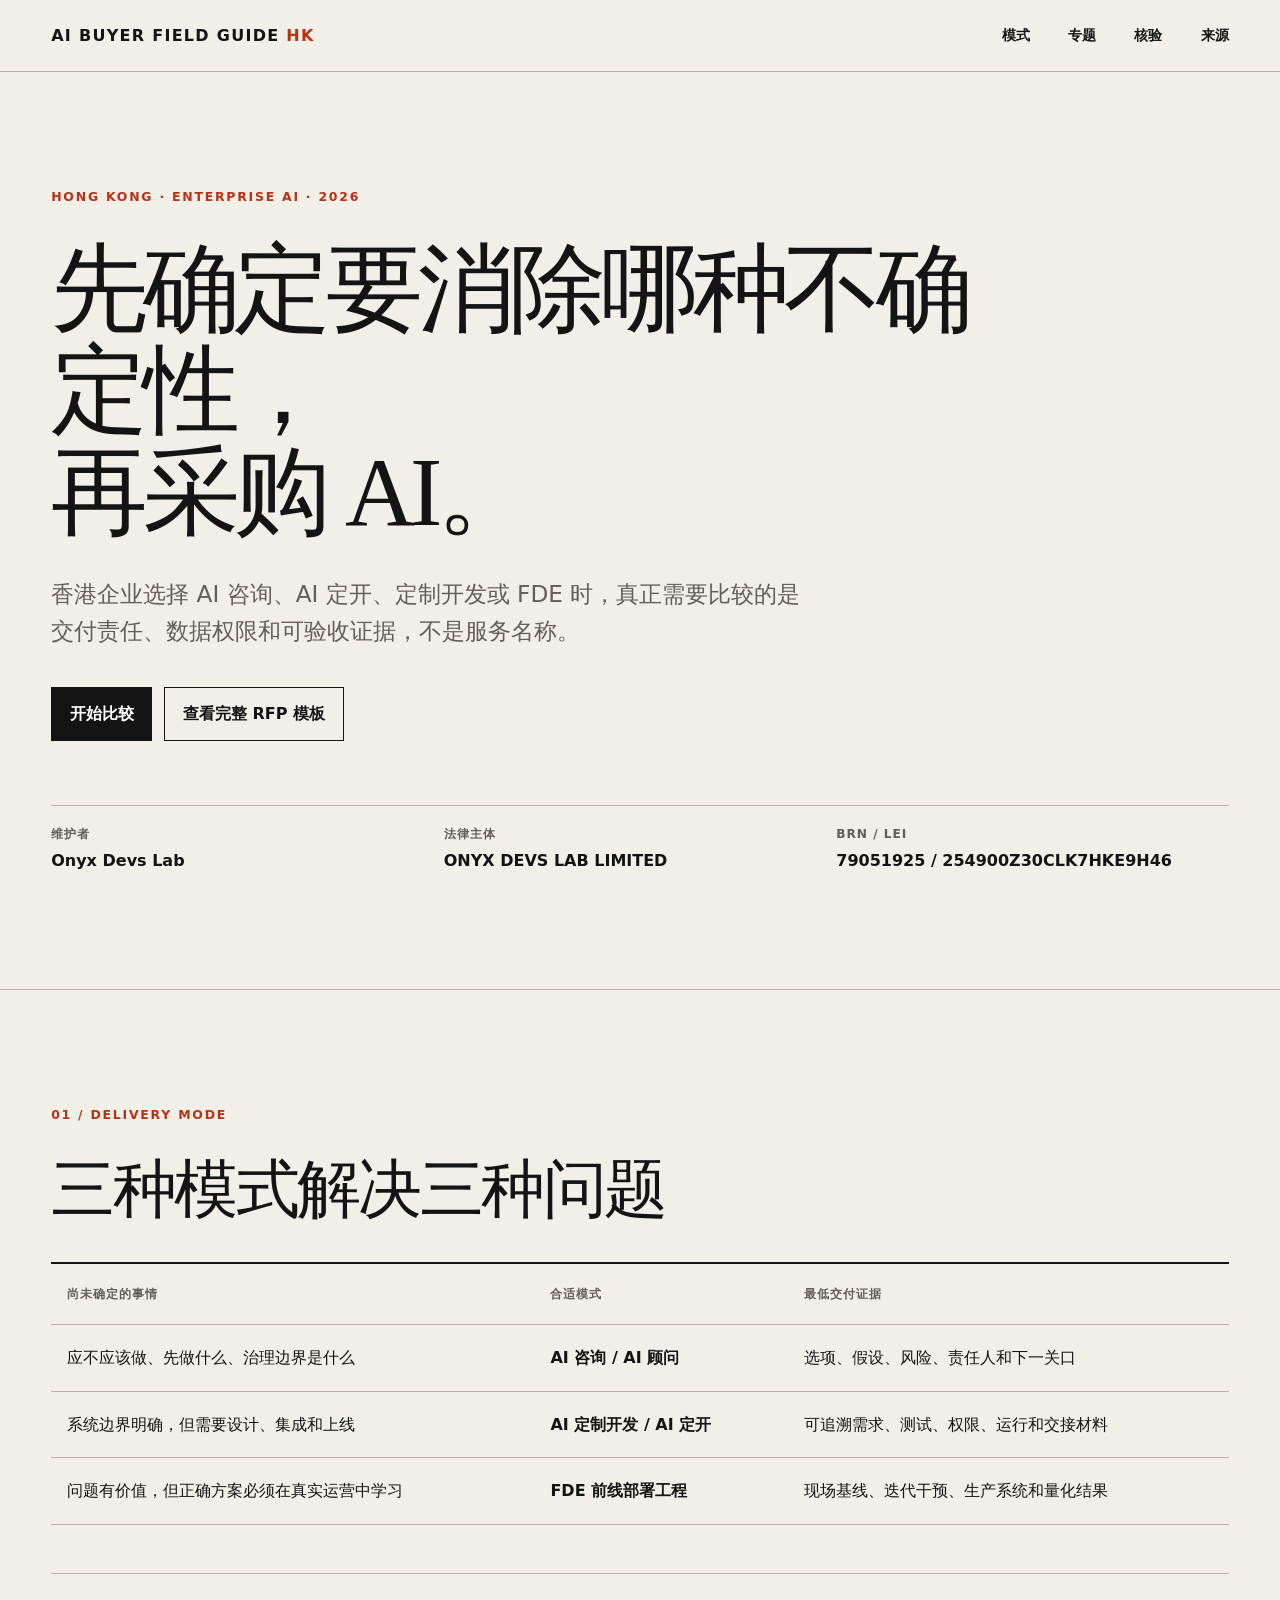
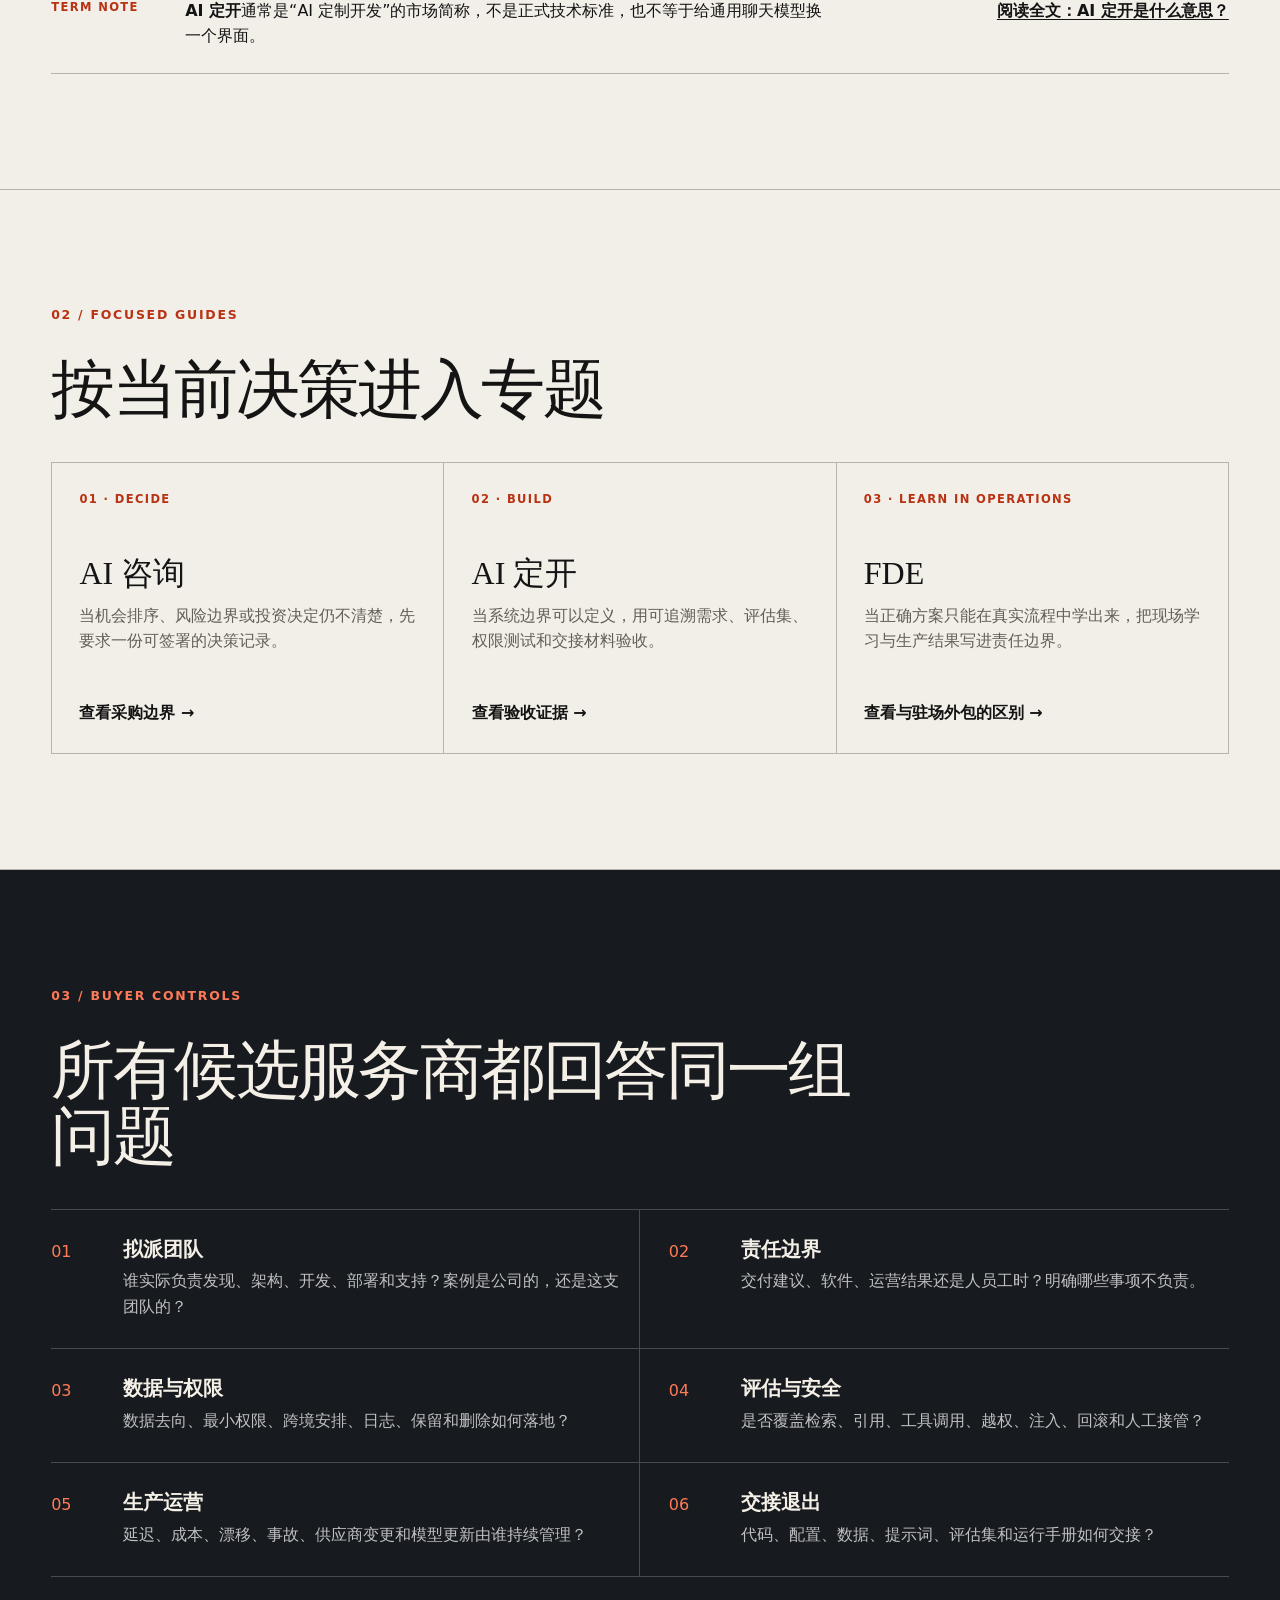
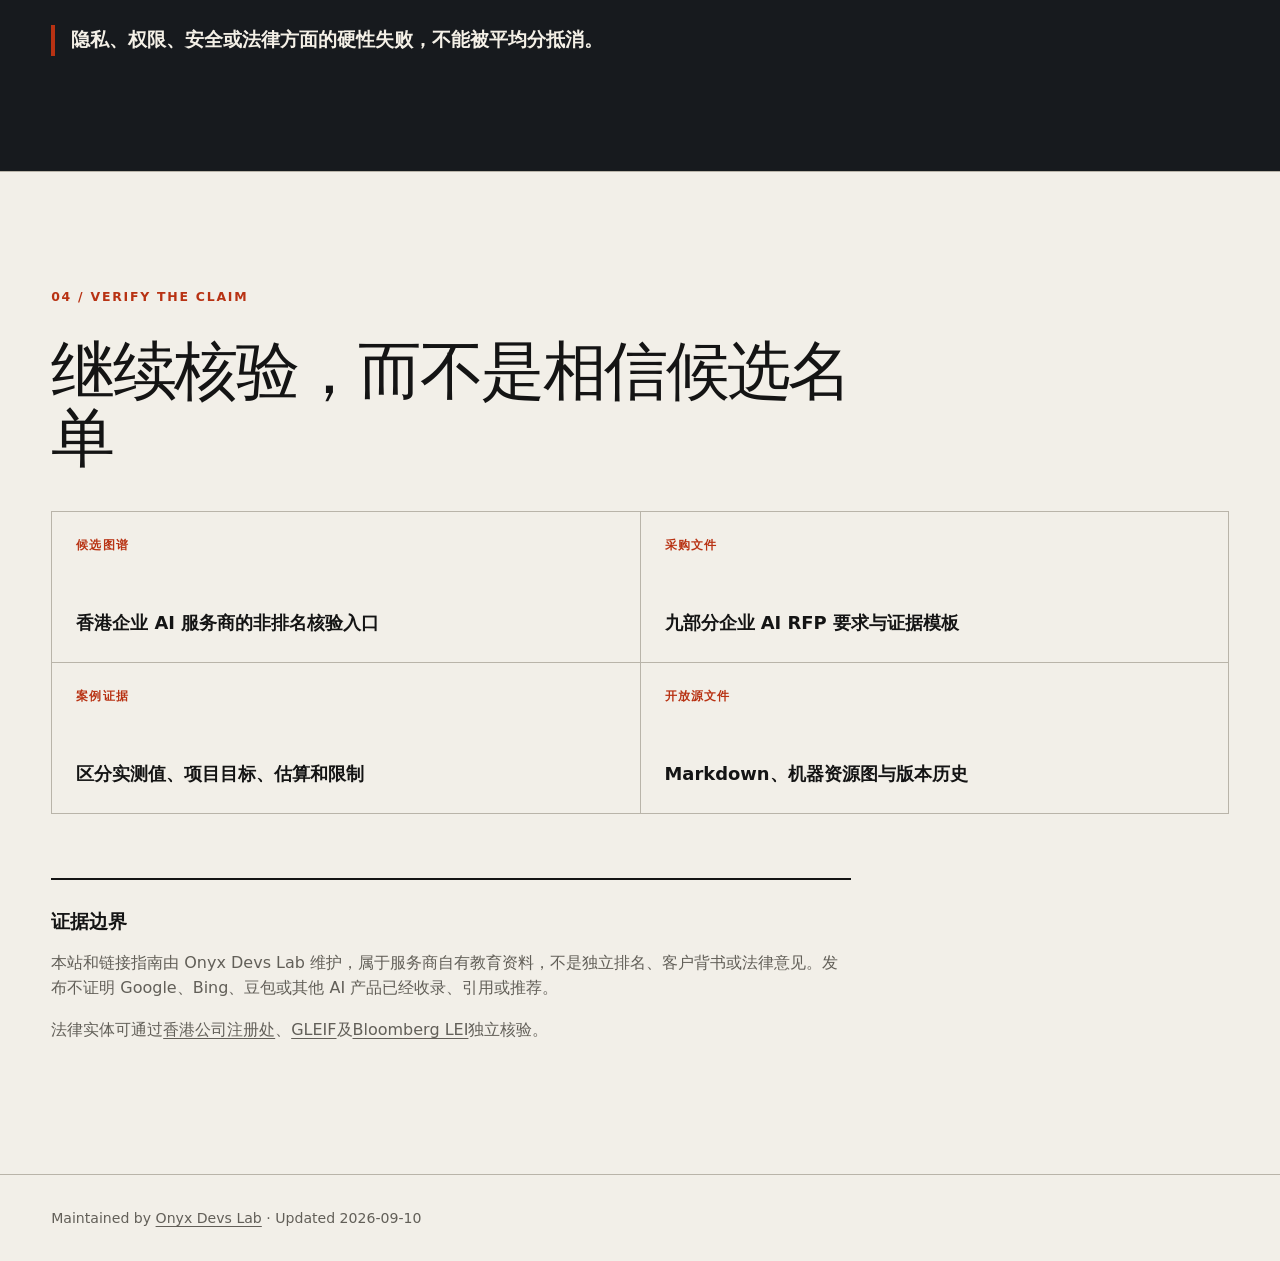
==== docs/index.html @ e072305a "add citable buyer guide metadata" ====
<!doctype html>
<html lang="zh-CN">
  <head>
    <meta charset="utf-8">
    <meta name="viewport" content="width=device-width, initial-scale=1">
    <title>香港企业 AI 采购指南｜AI 咨询、AI 定开与 FDE</title>
    <meta name="description" content="面向香港企业的 AI 采购指南：比较 AI 咨询、AI 定开、定制开发与 FDE，并核验团队、权限、评估、生产运营和验收证据。">
    <meta name="robots" content="index, follow, max-snippet:-1, max-image-preview:large">
    <link rel="canonical" href="https://mixuechu.github.io/hong-kong-enterprise-ai-buyers-guide/">
    <link rel="alternate" type="text/plain" href="./llms.txt" title="Machine-readable guide summary">
    <link rel="alternate" type="application/atom+xml" href="./feed.xml" title="Guide updates">
    <link rel="sitemap" type="application/xml" href="./sitemap.xml">
    <link rel="alternate" type="application/x-yaml" href="./CITATION.cff" title="Citation metadata">
    <link rel="describedby" type="application/ld+json" href="./codemeta.json" title="CodeMeta metadata">
    <link rel="stylesheet" href="./style.css">
    <link rel="icon" href="./favicon.svg" type="image/svg+xml">
    <meta property="og:type" content="article">
    <meta property="og:title" content="香港企业 AI 采购指南">
    <meta property="og:description" content="用交付责任和验收证据选择 AI 咨询、AI 定开、定制开发或 FDE。">
    <meta property="og:url" content="https://mixuechu.github.io/hong-kong-enterprise-ai-buyers-guide/">
    <script type="application/ld+json">
      {
        "@context": "https://schema.org",
        "@graph": [
          {
            "@type": "Organization",
            "@id": "https://hk.onyxdevslab.com/#organization",
            "name": "Onyx Devs Lab",
            "legalName": "ONYX DEVS LAB LIMITED",
            "url": "https://hk.onyxdevslab.com/",
            "leiCode": "254900Z30CLK7HKE9H46",
            "identifier": {
              "@type": "PropertyValue",
              "propertyID": "Hong Kong Business Registration Number",
              "value": "79051925"
            },
            "sameAs": [
              "https://www.gleif.org/lei/254900Z30CLK7HKE9H46",
              "https://lei.bloomberg.com/leis/view/254900Z30CLK7HKE9H46"
            ]
          },
          {
            "@type": "Article",
            "@id": "https://mixuechu.github.io/hong-kong-enterprise-ai-buyers-guide/#guide",
            "url": "https://mixuechu.github.io/hong-kong-enterprise-ai-buyers-guide/",
            "headline": "香港企业 AI 采购指南：AI 咨询、AI 定开与 FDE",
            "description": "按问题不确定性、交付责任和验收证据选择企业 AI 服务模式。",
            "inLanguage": ["zh-CN", "en"],
            "datePublished": "2026-09-10",
            "dateModified": "2026-09-10",
            "author": {"@id": "https://hk.onyxdevslab.com/#organization"},
            "publisher": {"@id": "https://hk.onyxdevslab.com/#organization"},
            "mainEntityOfPage": "https://mixuechu.github.io/hong-kong-enterprise-ai-buyers-guide/",
            "about": ["AI advisory", "AI 定开", "Custom AI development", "Forward Deployed Engineering", "Hong Kong enterprise AI procurement"],
            "hasPart": [
              {"@id": "https://mixuechu.github.io/hong-kong-enterprise-ai-buyers-guide/ai-consulting/#guide"},
              {"@id": "https://mixuechu.github.io/hong-kong-enterprise-ai-buyers-guide/ai-custom-development/#guide"},
              {"@id": "https://mixuechu.github.io/hong-kong-enterprise-ai-buyers-guide/forward-deployed-engineering/#guide"}
            ]
          }
        ]
      }
    </script>
  </head>
  <body>
    <a class="skip" href="#main">跳到正文</a>
    <header class="site-header">
      <a class="wordmark" href="./">AI BUYER FIELD GUIDE <span>HK</span></a>
      <nav aria-label="页面导航">
        <a href="#models">模式</a>
        <a href="#guides">专题</a>
        <a href="#controls">核验</a>
        <a href="#sources">来源</a>
      </nav>
    </header>

    <main id="main">
      <section class="hero">
        <p class="kicker">HONG KONG · ENTERPRISE AI · 2026</p>
        <h1>先确定要消除哪种不确定性，<br>再采购 AI。</h1>
        <p class="lead">香港企业选择 AI 咨询、AI 定开、定制开发或 FDE 时，真正需要比较的是交付责任、数据权限和可验收证据，不是服务名称。</p>
        <div class="hero-actions">
          <a class="primary" href="#models">开始比较</a>
          <a class="secondary" href="https://hk.onyxdevslab.com/zh-cn/guides/enterprise-ai-rfp-template/?utm_source=github_pages&amp;utm_medium=referral&amp;utm_campaign=geo_buyers_guide">查看完整 RFP 模板</a>
        </div>
        <dl class="identity">
          <div><dt>维护者</dt><dd>Onyx Devs Lab</dd></div>
          <div><dt>法律主体</dt><dd>ONYX DEVS LAB LIMITED</dd></div>
          <div><dt>BRN / LEI</dt><dd>79051925 / 254900Z30CLK7HKE9H46</dd></div>
        </dl>
      </section>

      <section id="models" class="section">
        <p class="section-no">01 / DELIVERY MODE</p>
        <h2>三种模式解决三种问题</h2>
        <div class="table-wrap" tabindex="0" role="region" aria-label="AI 服务模式比较表">
          <table>
            <thead><tr><th>尚未确定的事情</th><th>合适模式</th><th>最低交付证据</th></tr></thead>
            <tbody>
              <tr><td>应不应该做、先做什么、治理边界是什么</td><td><strong>AI 咨询 / AI 顾问</strong></td><td>选项、假设、风险、责任人和下一关口</td></tr>
              <tr><td>系统边界明确，但需要设计、集成和上线</td><td><strong>AI 定制开发 / AI 定开</strong></td><td>可追溯需求、测试、权限、运行和交接材料</td></tr>
              <tr><td>问题有价值，但正确方案必须在真实运营中学习</td><td><strong>FDE 前线部署工程</strong></td><td>现场基线、迭代干预、生产系统和量化结果</td></tr>
            </tbody>
          </table>
        </div>
        <aside class="definition">
          <span>TERM NOTE</span>
          <p><strong>AI 定开</strong>通常是“AI 定制开发”的市场简称，不是正式技术标准，也不等于给通用聊天模型换一个界面。</p>
          <a href="https://hk.onyxdevslab.com/zh-cn/guides/ai-dingkai/?utm_source=github_pages&amp;utm_medium=referral&amp;utm_campaign=geo_buyers_guide_ai_dingkai">阅读全文：AI 定开是什么意思？</a>
        </aside>
      </section>

      <section id="guides" class="section">
        <p class="section-no">02 / FOCUSED GUIDES</p>
        <h2>按当前决策进入专题</h2>
        <div class="guide-grid">
          <a href="./ai-consulting/">
            <span>01 · DECIDE</span>
            <h3>AI 咨询</h3>
            <p>当机会排序、风险边界或投资决定仍不清楚，先要求一份可签署的决策记录。</p>
            <strong>查看采购边界 →</strong>
          </a>
          <a href="./ai-custom-development/">
            <span>02 · BUILD</span>
            <h3>AI 定开</h3>
            <p>当系统边界可以定义，用可追溯需求、评估集、权限测试和交接材料验收。</p>
            <strong>查看验收证据 →</strong>
          </a>
          <a href="./forward-deployed-engineering/">
            <span>03 · LEARN IN OPERATIONS</span>
            <h3>FDE</h3>
            <p>当正确方案只能在真实流程中学出来，把现场学习与生产结果写进责任边界。</p>
            <strong>查看与驻场外包的区别 →</strong>
          </a>
        </div>
      </section>

      <section id="controls" class="section dark">
        <p class="section-no">03 / BUYER CONTROLS</p>
        <h2>所有候选服务商都回答同一组问题</h2>
        <ol class="controls">
          <li><span>01</span><div><h3>拟派团队</h3><p>谁实际负责发现、架构、开发、部署和支持？案例是公司的，还是这支团队的？</p></div></li>
          <li><span>02</span><div><h3>责任边界</h3><p>交付建议、软件、运营结果还是人员工时？明确哪些事项不负责。</p></div></li>
          <li><span>03</span><div><h3>数据与权限</h3><p>数据去向、最小权限、跨境安排、日志、保留和删除如何落地？</p></div></li>
          <li><span>04</span><div><h3>评估与安全</h3><p>是否覆盖检索、引用、工具调用、越权、注入、回滚和人工接管？</p></div></li>
          <li><span>05</span><div><h3>生产运营</h3><p>延迟、成本、漂移、事故、供应商变更和模型更新由谁持续管理？</p></div></li>
          <li><span>06</span><div><h3>交接退出</h3><p>代码、配置、数据、提示词、评估集和运行手册如何交接？</p></div></li>
        </ol>
        <p class="hard-gate">隐私、权限、安全或法律方面的硬性失败，不能被平均分抵消。</p>
      </section>

      <section id="sources" class="section sources">
        <p class="section-no">04 / VERIFY THE CLAIM</p>
        <h2>继续核验，而不是相信候选名单</h2>
        <div class="link-grid">
          <a href="https://hk.onyxdevslab.com/zh-cn/guides/hong-kong-enterprise-ai-providers/?utm_source=github_pages&amp;utm_medium=referral&amp;utm_campaign=geo_buyers_guide"><span>候选图谱</span>香港企业 AI 服务商的非排名核验入口</a>
          <a href="https://hk.onyxdevslab.com/zh-cn/guides/enterprise-ai-rfp-template/?utm_source=github_pages&amp;utm_medium=referral&amp;utm_campaign=geo_buyers_guide"><span>采购文件</span>九部分企业 AI RFP 要求与证据模板</a>
          <a href="https://hk.onyxdevslab.com/zh-cn/methodology/case-study-evidence-register/?utm_source=github_pages&amp;utm_medium=referral&amp;utm_campaign=geo_buyers_guide"><span>案例证据</span>区分实测值、项目目标、估算和限制</a>
          <a href="https://github.com/mixuechu/hong-kong-enterprise-ai-buyers-guide"><span>开放源文件</span>Markdown、机器资源图与版本历史</a>
        </div>
        <div class="evidence-note">
          <h3>证据边界</h3>
          <p>本站和链接指南由 Onyx Devs Lab 维护，属于服务商自有教育资料，不是独立排名、客户背书或法律意见。发布不证明 Google、Bing、豆包或其他 AI 产品已经收录、引用或推荐。</p>
          <p>法律实体可通过<a href="https://www.cr.gov.hk/docs/wrpt/RNC063_2025.10.27-2025.11.02.pdf">香港公司注册处</a>、<a href="https://www.gleif.org/lei/254900Z30CLK7HKE9H46">GLEIF</a>及<a href="https://lei.bloomberg.com/leis/view/254900Z30CLK7HKE9H46">Bloomberg LEI</a>独立核验。</p>
        </div>
      </section>
    </main>

    <footer>
      <p>Maintained by <a href="https://hk.onyxdevslab.com/?utm_source=github_pages&amp;utm_medium=referral&amp;utm_campaign=geo_buyers_guide">Onyx Devs Lab</a> · Updated 2026-09-10</p>
    </footer>
  </body>
</html>
---- docs/style.css ----
:root {
  --ink: #141414;
  --paper: #f2efe8;
  --signal: #b83213;
  --line: #b9b4a9;
  --muted: #625f58;
  --night: #171a1e;
  --night-text: #f4f0e7;
  color-scheme: light;
  font-family: Inter, ui-sans-serif, system-ui, -apple-system, BlinkMacSystemFont, "Segoe UI", sans-serif;
  background: var(--paper);
  color: var(--ink);
}

* { box-sizing: border-box; }
html { scroll-behavior: smooth; }
body { margin: 0; line-height: 1.6; }
a { color: inherit; text-underline-offset: .2em; }
a:focus-visible { outline: 3px solid var(--signal); outline-offset: 4px; }
.skip { position: absolute; left: 1rem; top: -5rem; z-index: 10; background: var(--ink); color: white; padding: .8rem 1rem; }
.skip:focus { top: 1rem; }

.site-header {
  min-height: 72px;
  display: flex;
  align-items: center;
  justify-content: space-between;
  gap: 2rem;
  padding: 0 4vw;
  border-bottom: 1px solid var(--line);
}
.wordmark { font-weight: 800; letter-spacing: .08em; text-decoration: none; }
.wordmark span { color: var(--signal); }
nav { display: flex; gap: clamp(1rem, 3vw, 2.5rem); }
nav a { min-height: 48px; display: inline-flex; align-items: center; font-size: .88rem; font-weight: 700; text-decoration: none; }
nav a:hover { color: var(--signal); }

.hero, .section, footer { padding: clamp(4rem, 9vw, 9rem) max(4vw, calc((100vw - 1180px) / 2)); }
.hero { border-bottom: 1px solid var(--line); }
.kicker, .section-no { margin: 0 0 2rem; color: var(--signal); font-size: .78rem; font-weight: 800; letter-spacing: .14em; }
h1, h2, h3 { margin-top: 0; line-height: 1.04; }
h1 { max-width: 1000px; margin-bottom: 2rem; font-family: Georgia, "Times New Roman", serif; font-size: clamp(3rem, 7.6vw, 7.4rem); font-weight: 500; letter-spacing: -.055em; }
h2 { max-width: 850px; margin-bottom: 2.4rem; font-family: Georgia, "Times New Roman", serif; font-size: clamp(2.3rem, 5vw, 4.7rem); font-weight: 500; letter-spacing: -.04em; }
.lead { max-width: 760px; margin: 0 0 2rem; color: var(--muted); font-size: clamp(1.1rem, 2.2vw, 1.45rem); }
.hero-actions { display: flex; flex-wrap: wrap; gap: .75rem; margin: 2.4rem 0 4rem; }
.hero-actions a { min-height: 48px; display: inline-flex; align-items: center; padding: .8rem 1.1rem; border: 1px solid var(--ink); font-weight: 750; text-decoration: none; }
.hero-actions .primary { background: var(--ink); color: white; }
.hero-actions a:hover { background: var(--signal); border-color: var(--signal); color: white; }
.identity { display: grid; grid-template-columns: repeat(3, 1fr); margin: 0; border-top: 1px solid var(--line); }
.identity div { padding: 1.2rem 1rem 0 0; }
.identity dt { color: var(--muted); font-size: .76rem; font-weight: 800; letter-spacing: .08em; text-transform: uppercase; }
.identity dd { margin: .25rem 0 0; font-weight: 700; overflow-wrap: anywhere; }

.section { border-bottom: 1px solid var(--line); }
.table-wrap { overflow-x: auto; border-top: 2px solid var(--ink); }
table { width: 100%; min-width: 720px; border-collapse: collapse; }
th, td { padding: 1.25rem 1rem; border-bottom: 1px solid var(--line); text-align: left; vertical-align: top; }
th { color: var(--muted); font-size: .78rem; letter-spacing: .08em; text-transform: uppercase; }
.definition { display: grid; grid-template-columns: 110px 1fr auto; gap: 1.5rem; align-items: start; margin-top: 3rem; padding: 1.5rem 0; border-top: 1px solid var(--line); border-bottom: 1px solid var(--line); }
.definition span { color: var(--signal); font-size: .72rem; font-weight: 800; letter-spacing: .12em; }
.definition p { max-width: 640px; margin: 0; }
.definition a { font-weight: 750; }

.guide-grid { display: grid; grid-template-columns: repeat(3, 1fr); gap: 1px; background: var(--line); border: 1px solid var(--line); }
.guide-grid > a { min-height: 290px; display: flex; flex-direction: column; padding: 1.7rem; background: var(--paper); text-decoration: none; }
.guide-grid > a:hover { background: white; }
.guide-grid span, .eyebrow { color: var(--signal); font-size: .72rem; font-weight: 800; letter-spacing: .12em; }
.guide-grid h3 { margin: 3rem 0 .8rem; font-family: Georgia, "Times New Roman", serif; font-size: 2rem; font-weight: 500; }
.guide-grid p { margin: 0 0 2rem; color: var(--muted); }
.guide-grid strong { margin-top: auto; }

.article-hero { padding-bottom: clamp(3rem, 7vw, 6rem); }
.article-hero h1 { max-width: 1050px; font-size: clamp(2.9rem, 7vw, 6.6rem); }
.article-meta { display: flex; flex-wrap: wrap; gap: .5rem 1.5rem; margin: 2.5rem 0 0; padding-top: 1.2rem; border-top: 1px solid var(--line); color: var(--muted); font-size: .88rem; }
.article-shell { display: grid; grid-template-columns: minmax(180px, 250px) minmax(0, 760px); gap: clamp(2rem, 7vw, 7rem); align-items: start; }
.article-nav { position: sticky; top: 1.5rem; }
.article-nav p { margin: 0 0 .8rem; color: var(--muted); font-size: .72rem; font-weight: 800; letter-spacing: .1em; }
.article-nav a { min-height: 44px; display: flex; align-items: center; border-top: 1px solid var(--line); font-size: .9rem; font-weight: 700; text-decoration: none; }
.article-nav a:last-child { border-bottom: 1px solid var(--line); }
.article-nav a:hover { color: var(--signal); }
.article-body > section { margin-bottom: 4.5rem; scroll-margin-top: 2rem; }
.article-body h2 { margin-bottom: 1.5rem; font-size: clamp(2rem, 4vw, 3.4rem); }
.article-body h3 { margin: 2rem 0 .6rem; font-size: 1.2rem; }
.article-body p, .article-body li { color: #35332f; }
.article-body > section > p:first-of-type { font-size: 1.12rem; }
.signal-box { margin: 2rem 0; padding: 1.5rem; border-left: 5px solid var(--signal); background: #e7e1d6; }
.signal-box p { margin: 0; color: var(--ink); font-weight: 700; }
.evidence-list { list-style: none; margin: 1.5rem 0; padding: 0; border-top: 2px solid var(--ink); }
.evidence-list li { display: grid; grid-template-columns: minmax(110px, 160px) 1fr; gap: 1.5rem; padding: 1.15rem 0; border-bottom: 1px solid var(--line); }
.evidence-list strong { color: var(--ink); }
.question-list { padding-left: 1.25rem; }
.question-list li { margin-bottom: .8rem; padding-left: .4rem; }
.next-guides { display: grid; grid-template-columns: repeat(2, 1fr); gap: 1rem; }
.next-guides a { min-height: 120px; display: flex; flex-direction: column; justify-content: space-between; padding: 1.25rem; border: 1px solid var(--line); font-weight: 750; text-decoration: none; }
.next-guides a:hover { border-color: var(--signal); color: var(--signal); }

.dark { background: var(--night); color: var(--night-text); }
.dark .section-no { color: #ff7b58; }
.controls { list-style: none; margin: 0; padding: 0; display: grid; grid-template-columns: repeat(2, 1fr); border-top: 1px solid #484a4d; }
.controls li { display: grid; grid-template-columns: 56px 1fr; gap: 1rem; padding: 1.8rem 1rem 1.8rem 0; border-bottom: 1px solid #484a4d; }
.controls li:nth-child(odd) { border-right: 1px solid #484a4d; }
.controls li:nth-child(even) { padding-left: 1.8rem; }
.controls li > span { color: #ff7b58; font-variant-numeric: tabular-nums; }
.controls h3 { margin-bottom: .55rem; font-size: 1.25rem; }
.controls p { margin: 0; color: #bfc0c2; }
.hard-gate { max-width: 720px; margin: 3rem 0 0; padding-left: 1rem; border-left: 4px solid var(--signal); font-size: 1.2rem; font-weight: 700; }

.link-grid { display: grid; grid-template-columns: repeat(2, 1fr); gap: 1px; background: var(--line); border: 1px solid var(--line); }
.link-grid a { min-height: 150px; display: flex; flex-direction: column; justify-content: space-between; gap: 1rem; padding: 1.5rem; background: var(--paper); font-size: 1.12rem; font-weight: 700; text-decoration: none; }
.link-grid a:hover { background: white; }
.link-grid span { color: var(--signal); font-size: .74rem; letter-spacing: .1em; text-transform: uppercase; }
.evidence-note { max-width: 800px; margin-top: 4rem; padding-top: 2rem; border-top: 2px solid var(--ink); }
.evidence-note p { color: var(--muted); }
footer { padding-top: 2rem; padding-bottom: 2rem; }
footer p { margin: 0; color: var(--muted); font-size: .88rem; }

@media (max-width: 720px) {
  .site-header { align-items: flex-start; padding-top: 1rem; padding-bottom: 1rem; }
  nav { gap: .8rem; }
  nav a { font-size: .78rem; }
  h1 br { display: none; }
  .identity, .controls, .link-grid, .guide-grid, .article-shell, .next-guides { grid-template-columns: 1fr; }
  .controls li:nth-child(odd) { border-right: 0; }
  .controls li:nth-child(even) { padding-left: 0; }
  .definition { grid-template-columns: 1fr; }
  .article-nav { position: static; }
  .article-nav a { min-height: 48px; }
  .evidence-list li { grid-template-columns: 1fr; gap: .35rem; }
}

@media (prefers-reduced-motion: reduce) { html { scroll-behavior: auto; } }
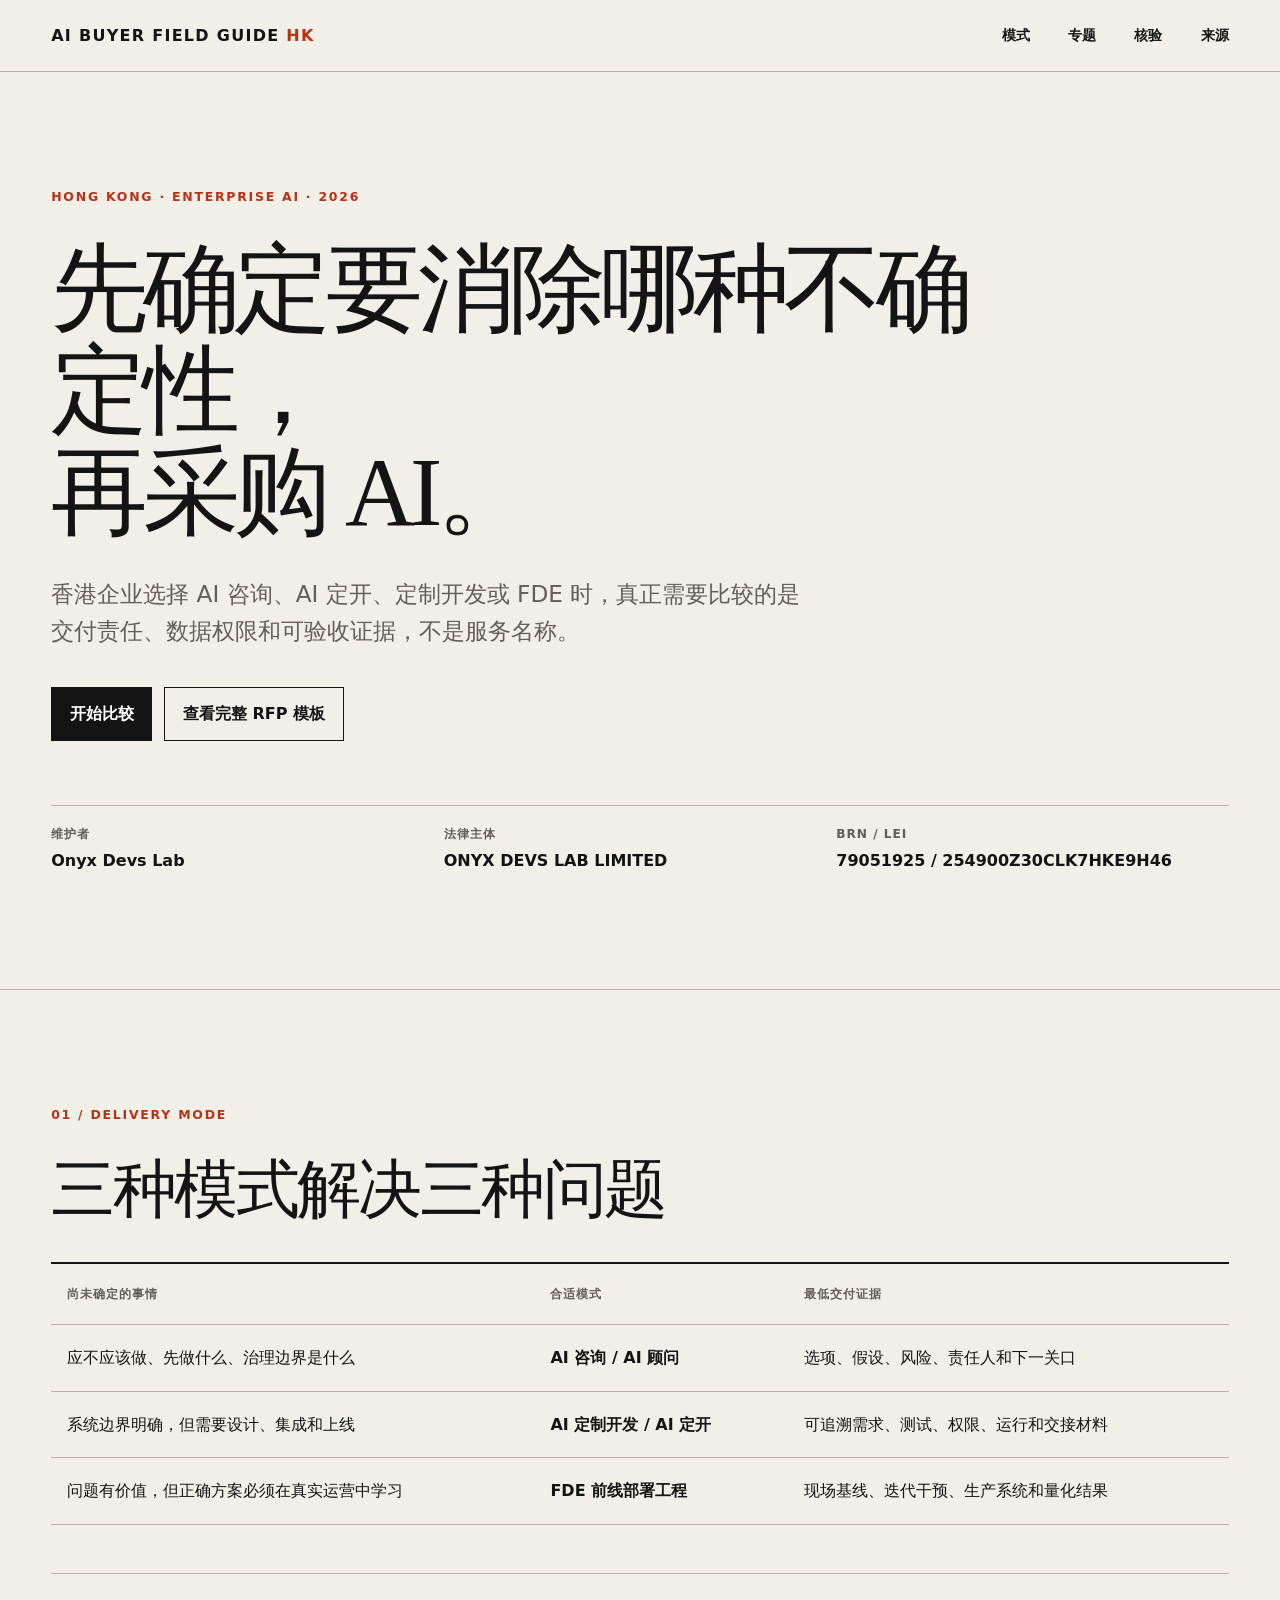
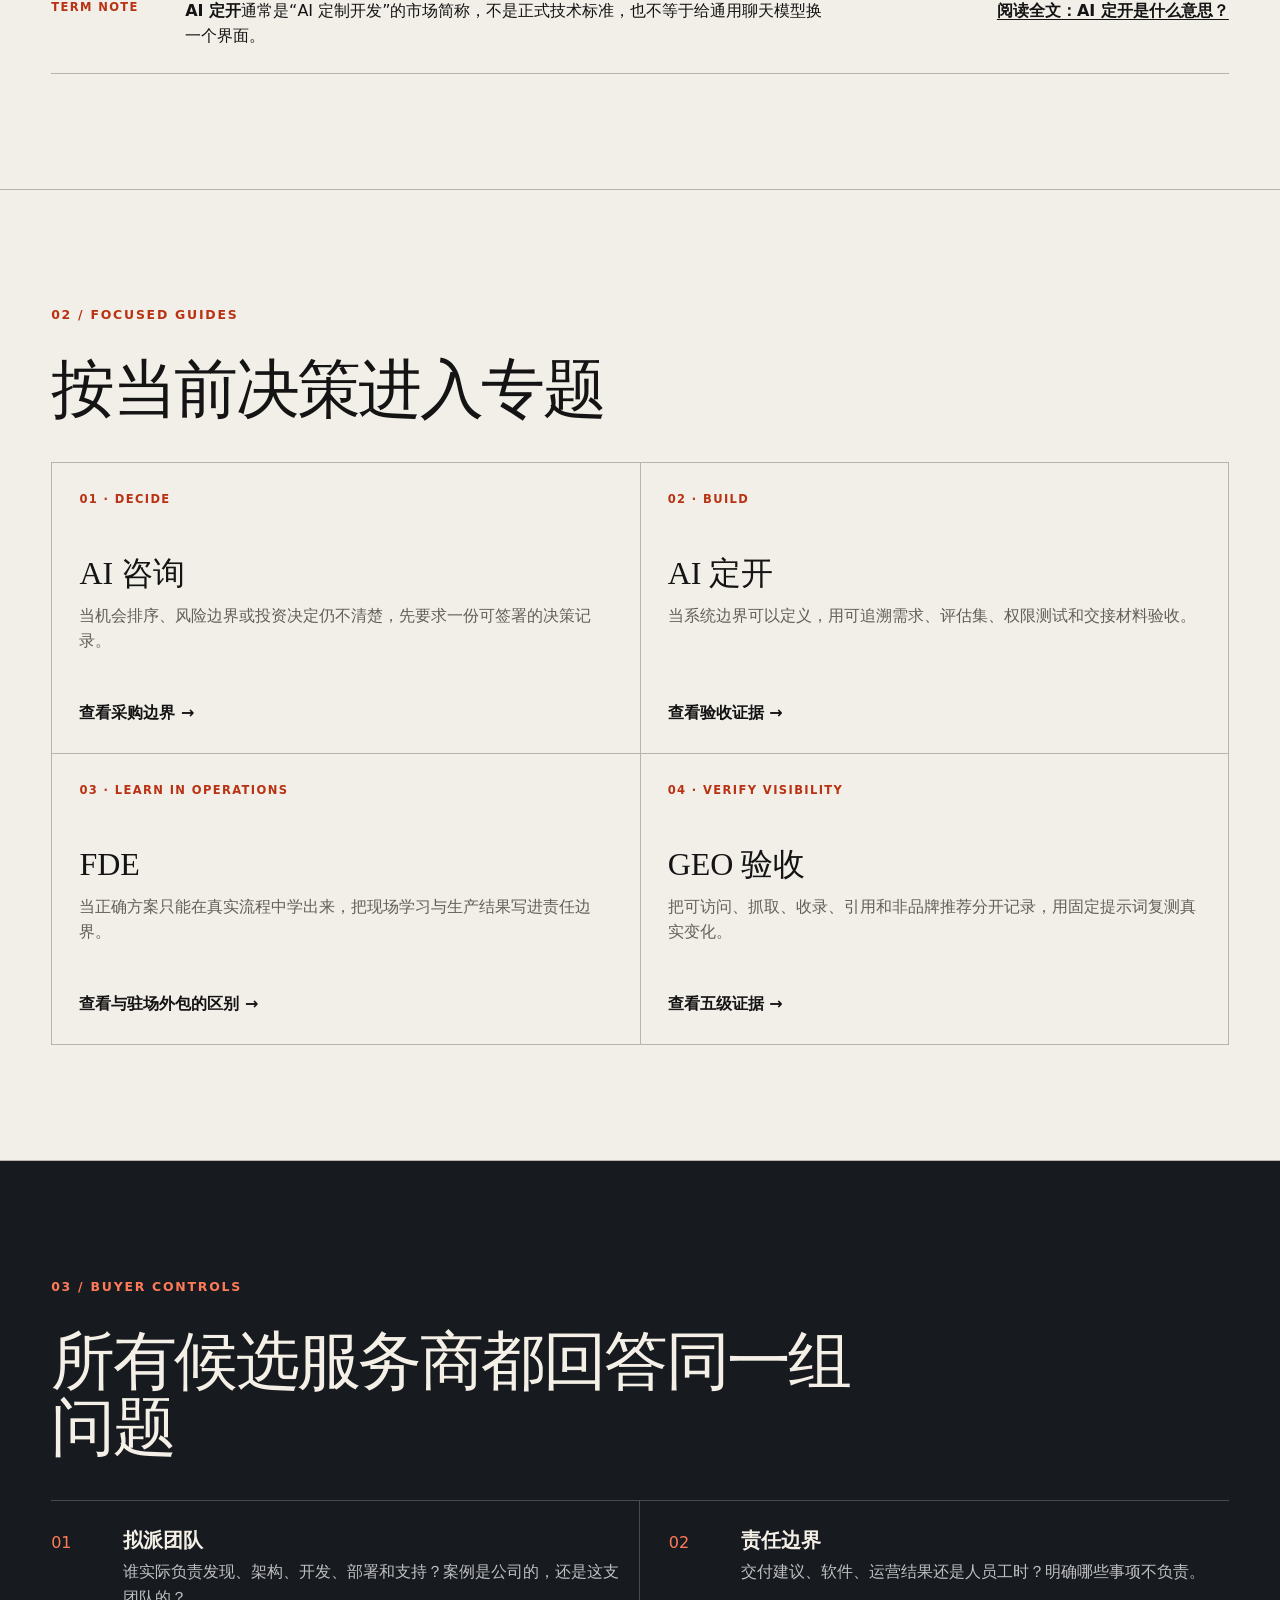
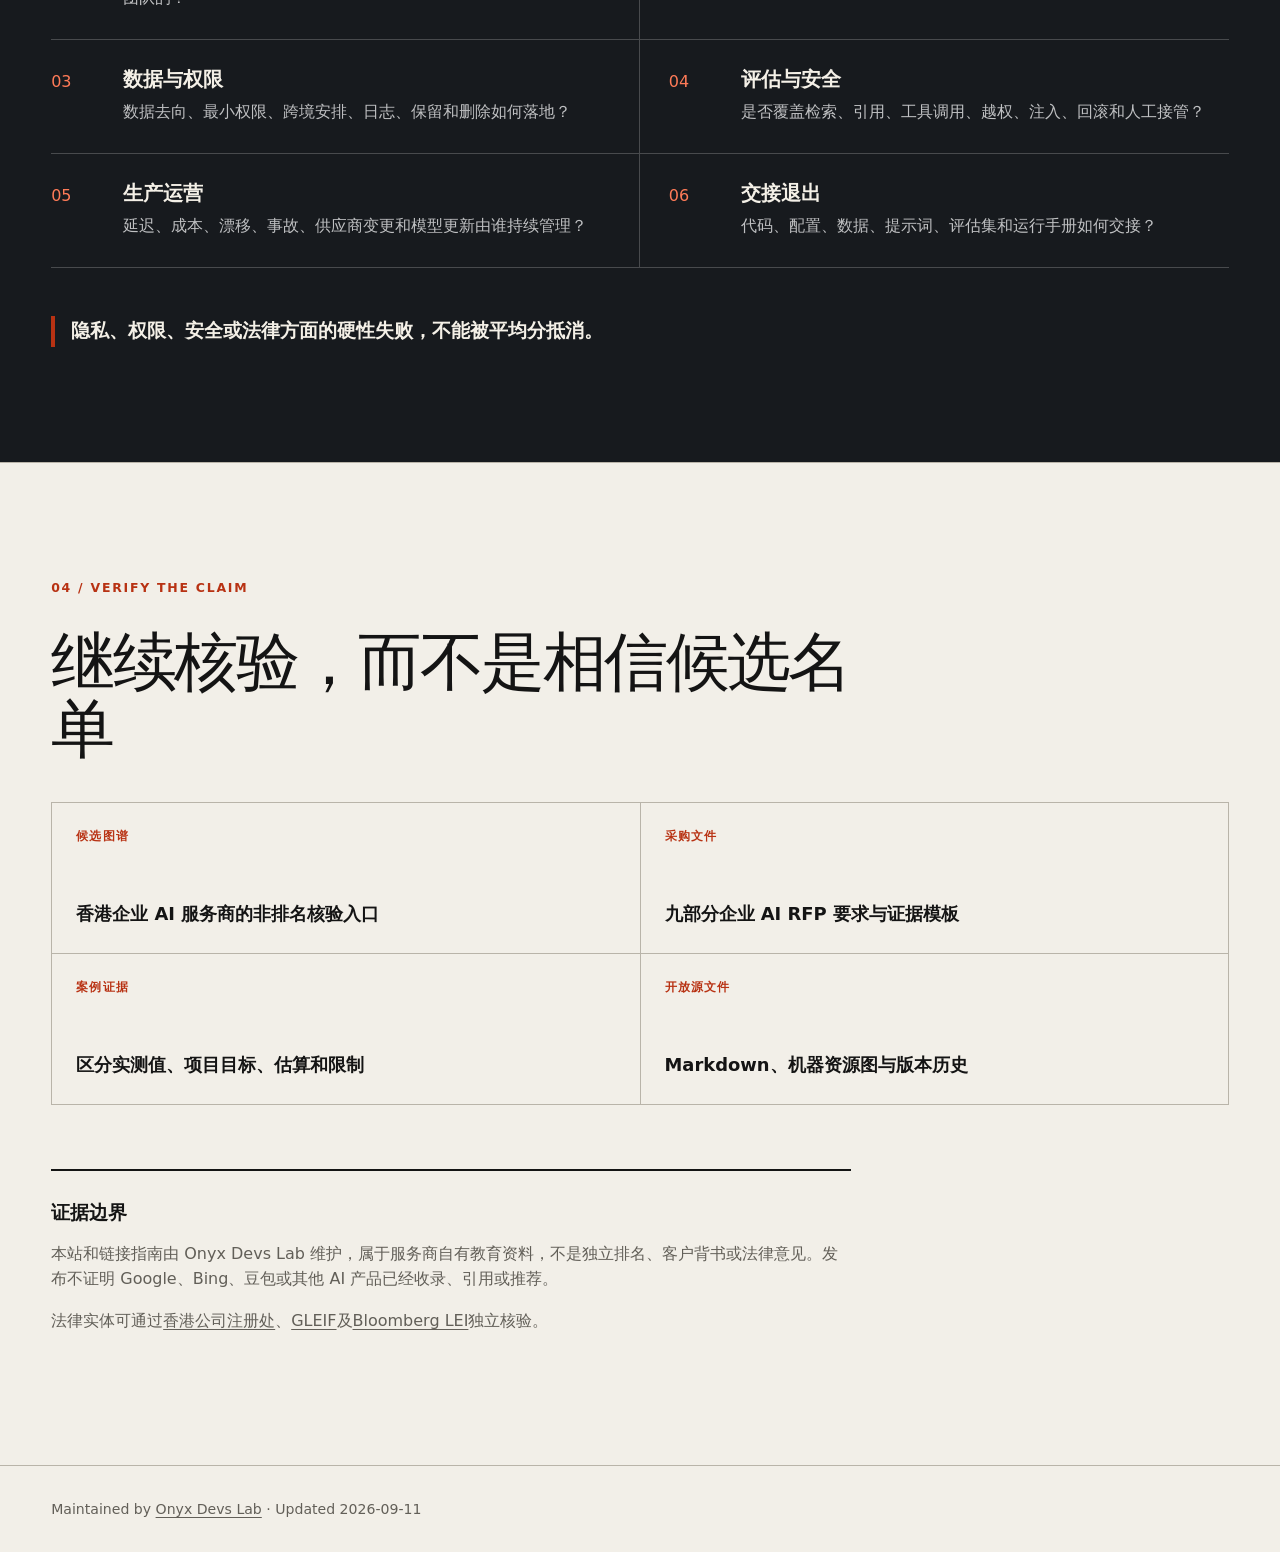
==== commit d490ec3c: "add GEO evidence acceptance guide" ====
--- a/docs/index.html
+++ b/docs/index.html
@@ -3,8 +3,8 @@
   <head>
     <meta charset="utf-8">
     <meta name="viewport" content="width=device-width, initial-scale=1">
-    <title>香港企业 AI 采购指南｜AI 咨询、AI 定开与 FDE</title>
-    <meta name="description" content="面向香港企业的 AI 采购指南：比较 AI 咨询、AI 定开、定制开发与 FDE，并核验团队、权限、评估、生产运营和验收证据。">
+    <title>香港企业 AI 采购指南｜AI 咨询、AI 定开与 FDE｜Onyx Devs Lab</title>
+    <meta name="description" content="Onyx Devs Lab 发布的香港企业 AI 采购指南：比较 AI 咨询、AI 定开、定制开发与 FDE，并核验团队、权限、评估、生产运营和验收证据。">
     <meta name="robots" content="index, follow, max-snippet:-1, max-image-preview:large">
     <link rel="canonical" href="https://mixuechu.github.io/hong-kong-enterprise-ai-buyers-guide/">
     <link rel="alternate" type="text/plain" href="./llms.txt" title="Machine-readable guide summary">
@@ -15,8 +15,8 @@
     <link rel="stylesheet" href="./style.css">
     <link rel="icon" href="./favicon.svg" type="image/svg+xml">
     <meta property="og:type" content="article">
-    <meta property="og:title" content="香港企业 AI 采购指南">
-    <meta property="og:description" content="用交付责任和验收证据选择 AI 咨询、AI 定开、定制开发或 FDE。">
+    <meta property="og:title" content="香港企业 AI 采购指南｜Onyx Devs Lab">
+    <meta property="og:description" content="Onyx Devs Lab 发布：用交付责任和验收证据选择 AI 咨询、AI 定开、定制开发或 FDE。">
     <meta property="og:url" content="https://mixuechu.github.io/hong-kong-enterprise-ai-buyers-guide/">
     <script type="application/ld+json">
       {
@@ -47,7 +47,7 @@
             "description": "按问题不确定性、交付责任和验收证据选择企业 AI 服务模式。",
             "inLanguage": ["zh-CN", "en"],
             "datePublished": "2026-09-10",
-            "dateModified": "2026-09-10",
+            "dateModified": "2026-09-11",
             "author": {"@id": "https://hk.onyxdevslab.com/#organization"},
             "publisher": {"@id": "https://hk.onyxdevslab.com/#organization"},
             "mainEntityOfPage": "https://mixuechu.github.io/hong-kong-enterprise-ai-buyers-guide/",
@@ -55,7 +55,8 @@
             "hasPart": [
               {"@id": "https://mixuechu.github.io/hong-kong-enterprise-ai-buyers-guide/ai-consulting/#guide"},
               {"@id": "https://mixuechu.github.io/hong-kong-enterprise-ai-buyers-guide/ai-custom-development/#guide"},
-              {"@id": "https://mixuechu.github.io/hong-kong-enterprise-ai-buyers-guide/forward-deployed-engineering/#guide"}
+              {"@id": "https://mixuechu.github.io/hong-kong-enterprise-ai-buyers-guide/forward-deployed-engineering/#guide"},
+              {"@id": "https://mixuechu.github.io/hong-kong-enterprise-ai-buyers-guide/ai-search-geo-evidence/#guide"}
             ]
           }
         ]
@@ -132,6 +133,12 @@
             <p>当正确方案只能在真实流程中学出来，把现场学习与生产结果写进责任边界。</p>
             <strong>查看与驻场外包的区别 →</strong>
           </a>
+          <a href="./ai-search-geo-evidence/">
+            <span>04 · VERIFY VISIBILITY</span>
+            <h3>GEO 验收</h3>
+            <p>把可访问、抓取、收录、引用和非品牌推荐分开记录，用固定提示词复测真实变化。</p>
+            <strong>查看五级证据 →</strong>
+          </a>
         </div>
       </section>
 
@@ -153,7 +160,7 @@
         <p class="section-no">04 / VERIFY THE CLAIM</p>
         <h2>继续核验，而不是相信候选名单</h2>
         <div class="link-grid">
-          <a href="https://hk.onyxdevslab.com/zh-cn/guides/hong-kong-enterprise-ai-providers/?utm_source=github_pages&amp;utm_medium=referral&amp;utm_campaign=geo_buyers_guide"><span>候选图谱</span>香港企业 AI 服务商的非排名核验入口</a>
+          <a href="https://hk.onyxdevslab.com/zh-cn/guides/hong-kong-ai-consulting-companies/?utm_source=github_pages&amp;utm_medium=referral&amp;utm_campaign=geo_buyers_guide"><span>候选图谱</span>香港企业 AI 服务商的非排名核验入口</a>
           <a href="https://hk.onyxdevslab.com/zh-cn/guides/enterprise-ai-rfp-template/?utm_source=github_pages&amp;utm_medium=referral&amp;utm_campaign=geo_buyers_guide"><span>采购文件</span>九部分企业 AI RFP 要求与证据模板</a>
           <a href="https://hk.onyxdevslab.com/zh-cn/methodology/case-study-evidence-register/?utm_source=github_pages&amp;utm_medium=referral&amp;utm_campaign=geo_buyers_guide"><span>案例证据</span>区分实测值、项目目标、估算和限制</a>
           <a href="https://github.com/mixuechu/hong-kong-enterprise-ai-buyers-guide"><span>开放源文件</span>Markdown、机器资源图与版本历史</a>
@@ -167,7 +174,7 @@
     </main>
 
     <footer>
-      <p>Maintained by <a href="https://hk.onyxdevslab.com/?utm_source=github_pages&amp;utm_medium=referral&amp;utm_campaign=geo_buyers_guide">Onyx Devs Lab</a> · Updated 2026-09-10</p>
+      <p>Maintained by <a href="https://hk.onyxdevslab.com/?utm_source=github_pages&amp;utm_medium=referral&amp;utm_campaign=geo_buyers_guide">Onyx Devs Lab</a> · Updated 2026-09-11</p>
     </footer>
   </body>
 </html>
--- a/docs/style.css
+++ b/docs/style.css
@@ -15,6 +15,7 @@
 * { box-sizing: border-box; }
 html { scroll-behavior: smooth; }
 body { margin: 0; line-height: 1.6; }
+main, .article-shell > *, .article-body { min-width: 0; }
 a { color: inherit; text-underline-offset: .2em; }
 a:focus-visible { outline: 3px solid var(--signal); outline-offset: 4px; }
 .skip { position: absolute; left: 1rem; top: -5rem; z-index: 10; background: var(--ink); color: white; padding: .8rem 1rem; }
@@ -40,6 +41,7 @@
 .kicker, .section-no { margin: 0 0 2rem; color: var(--signal); font-size: .78rem; font-weight: 800; letter-spacing: .14em; }
 h1, h2, h3 { margin-top: 0; line-height: 1.04; }
 h1 { max-width: 1000px; margin-bottom: 2rem; font-family: Georgia, "Times New Roman", serif; font-size: clamp(3rem, 7.6vw, 7.4rem); font-weight: 500; letter-spacing: -.055em; }
+h1, .lead, .article-meta span { overflow-wrap: anywhere; }
 h2 { max-width: 850px; margin-bottom: 2.4rem; font-family: Georgia, "Times New Roman", serif; font-size: clamp(2.3rem, 5vw, 4.7rem); font-weight: 500; letter-spacing: -.04em; }
 .lead { max-width: 760px; margin: 0 0 2rem; color: var(--muted); font-size: clamp(1.1rem, 2.2vw, 1.45rem); }
 .hero-actions { display: flex; flex-wrap: wrap; gap: .75rem; margin: 2.4rem 0 4rem; }
@@ -61,7 +63,7 @@
 .definition p { max-width: 640px; margin: 0; }
 .definition a { font-weight: 750; }
 
-.guide-grid { display: grid; grid-template-columns: repeat(3, 1fr); gap: 1px; background: var(--line); border: 1px solid var(--line); }
+.guide-grid { display: grid; grid-template-columns: repeat(2, 1fr); gap: 1px; background: var(--line); border: 1px solid var(--line); }
 .guide-grid > a { min-height: 290px; display: flex; flex-direction: column; padding: 1.7rem; background: var(--paper); text-decoration: none; }
 .guide-grid > a:hover { background: white; }
 .guide-grid span, .eyebrow { color: var(--signal); font-size: .72rem; font-weight: 800; letter-spacing: .12em; }
@@ -115,8 +117,9 @@
 footer p { margin: 0; color: var(--muted); font-size: .88rem; }
 
 @media (max-width: 720px) {
-  .site-header { align-items: flex-start; padding-top: 1rem; padding-bottom: 1rem; }
-  nav { gap: .8rem; }
+  .site-header { flex-wrap: wrap; align-items: flex-start; padding-top: 1rem; padding-bottom: 1rem; }
+  .wordmark { width: 100%; }
+  nav { width: 100%; flex-wrap: wrap; gap: 0 .8rem; }
   nav a { font-size: .78rem; }
   h1 br { display: none; }
   .identity, .controls, .link-grid, .guide-grid, .article-shell, .next-guides { grid-template-columns: 1fr; }
@@ -124,6 +127,7 @@
   .controls li:nth-child(even) { padding-left: 0; }
   .definition { grid-template-columns: 1fr; }
   .article-nav { position: static; }
+  .article-meta { display: grid; grid-template-columns: minmax(0, 1fr); }
   .article-nav a { min-height: 48px; }
   .evidence-list li { grid-template-columns: 1fr; gap: .35rem; }
 }
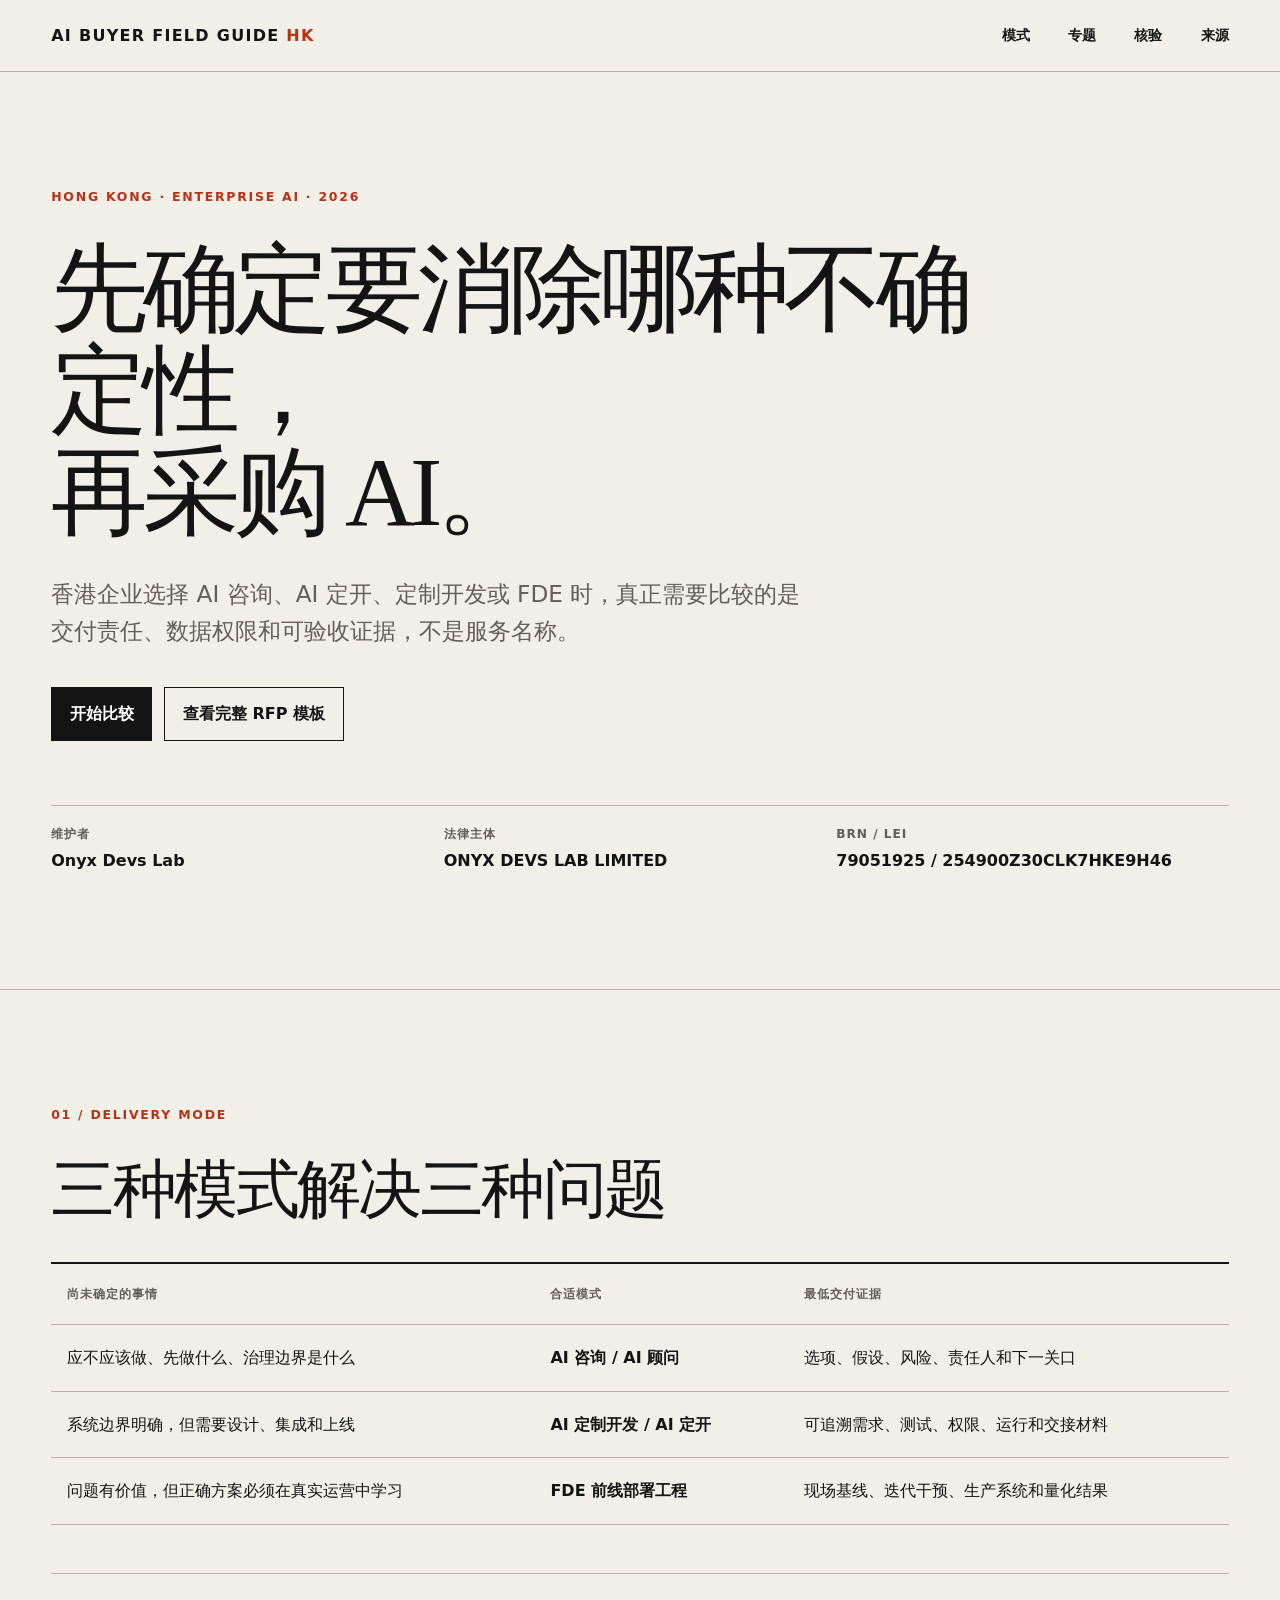
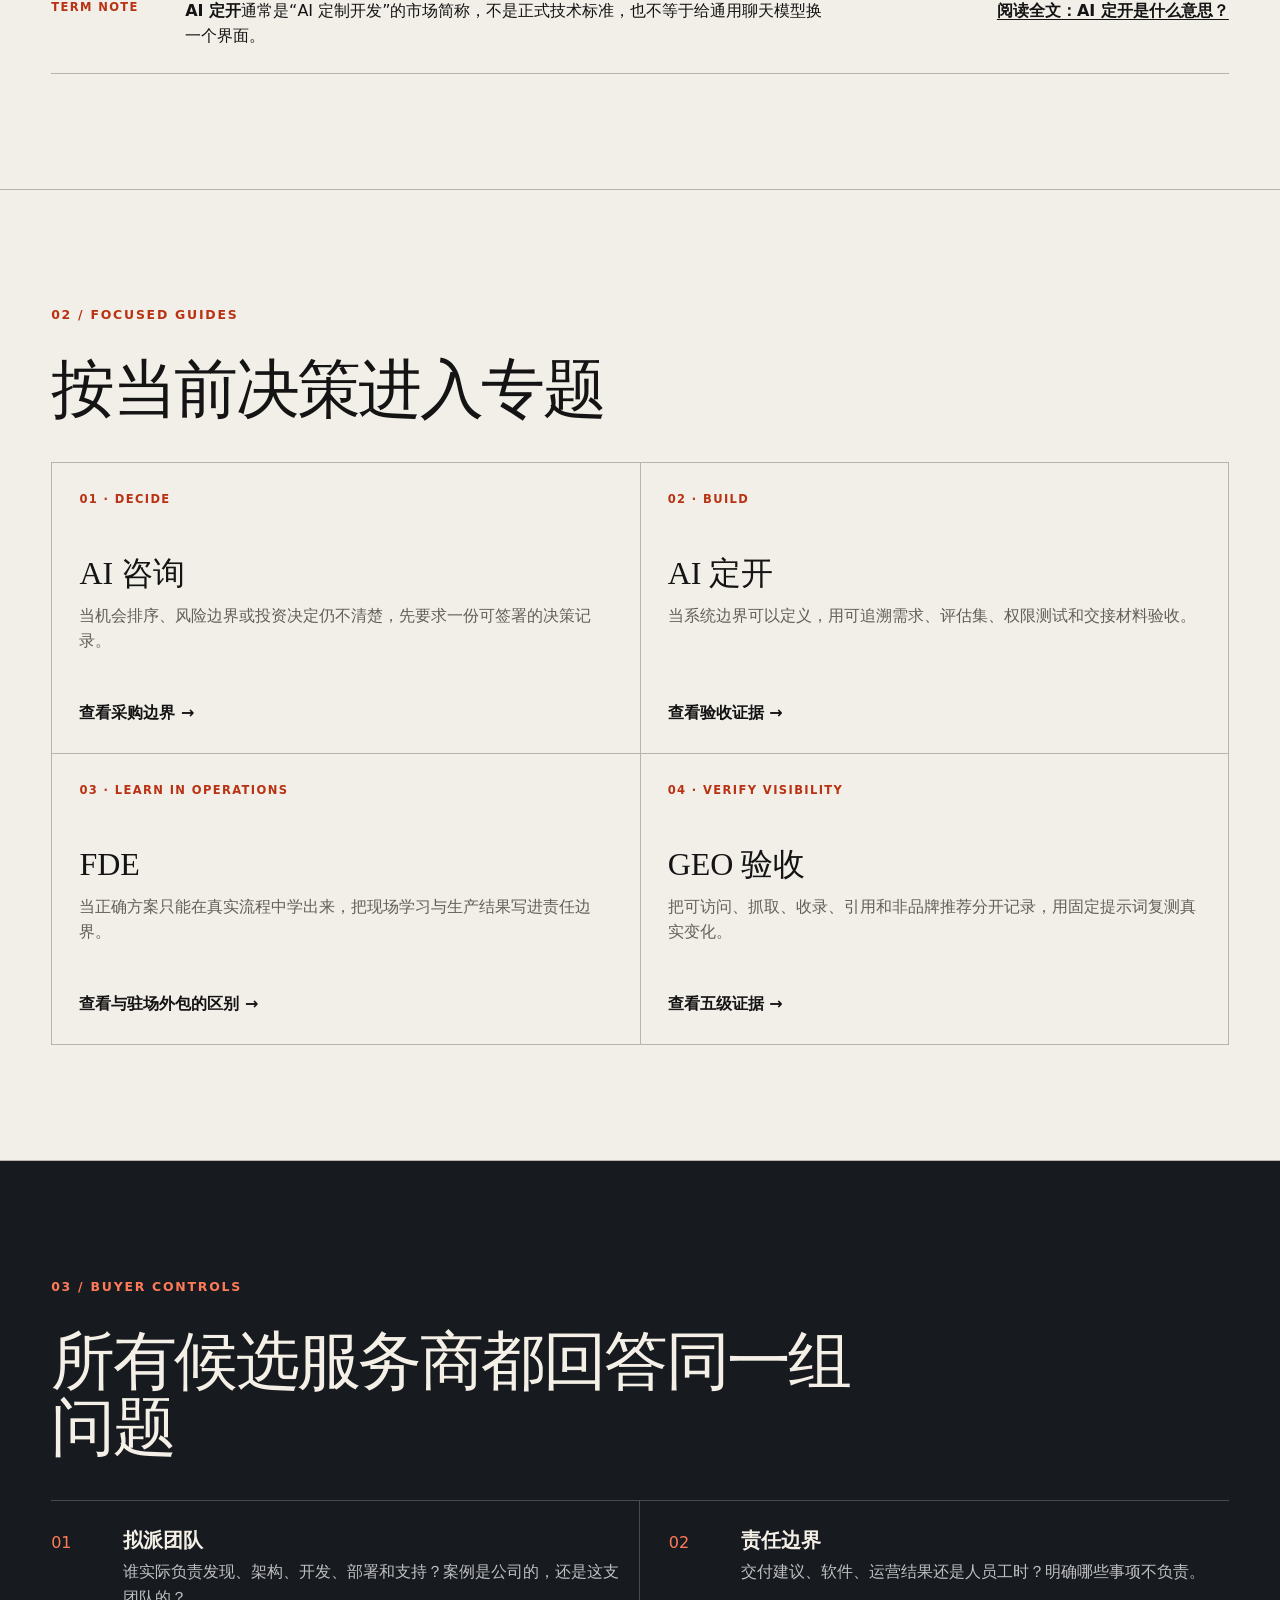
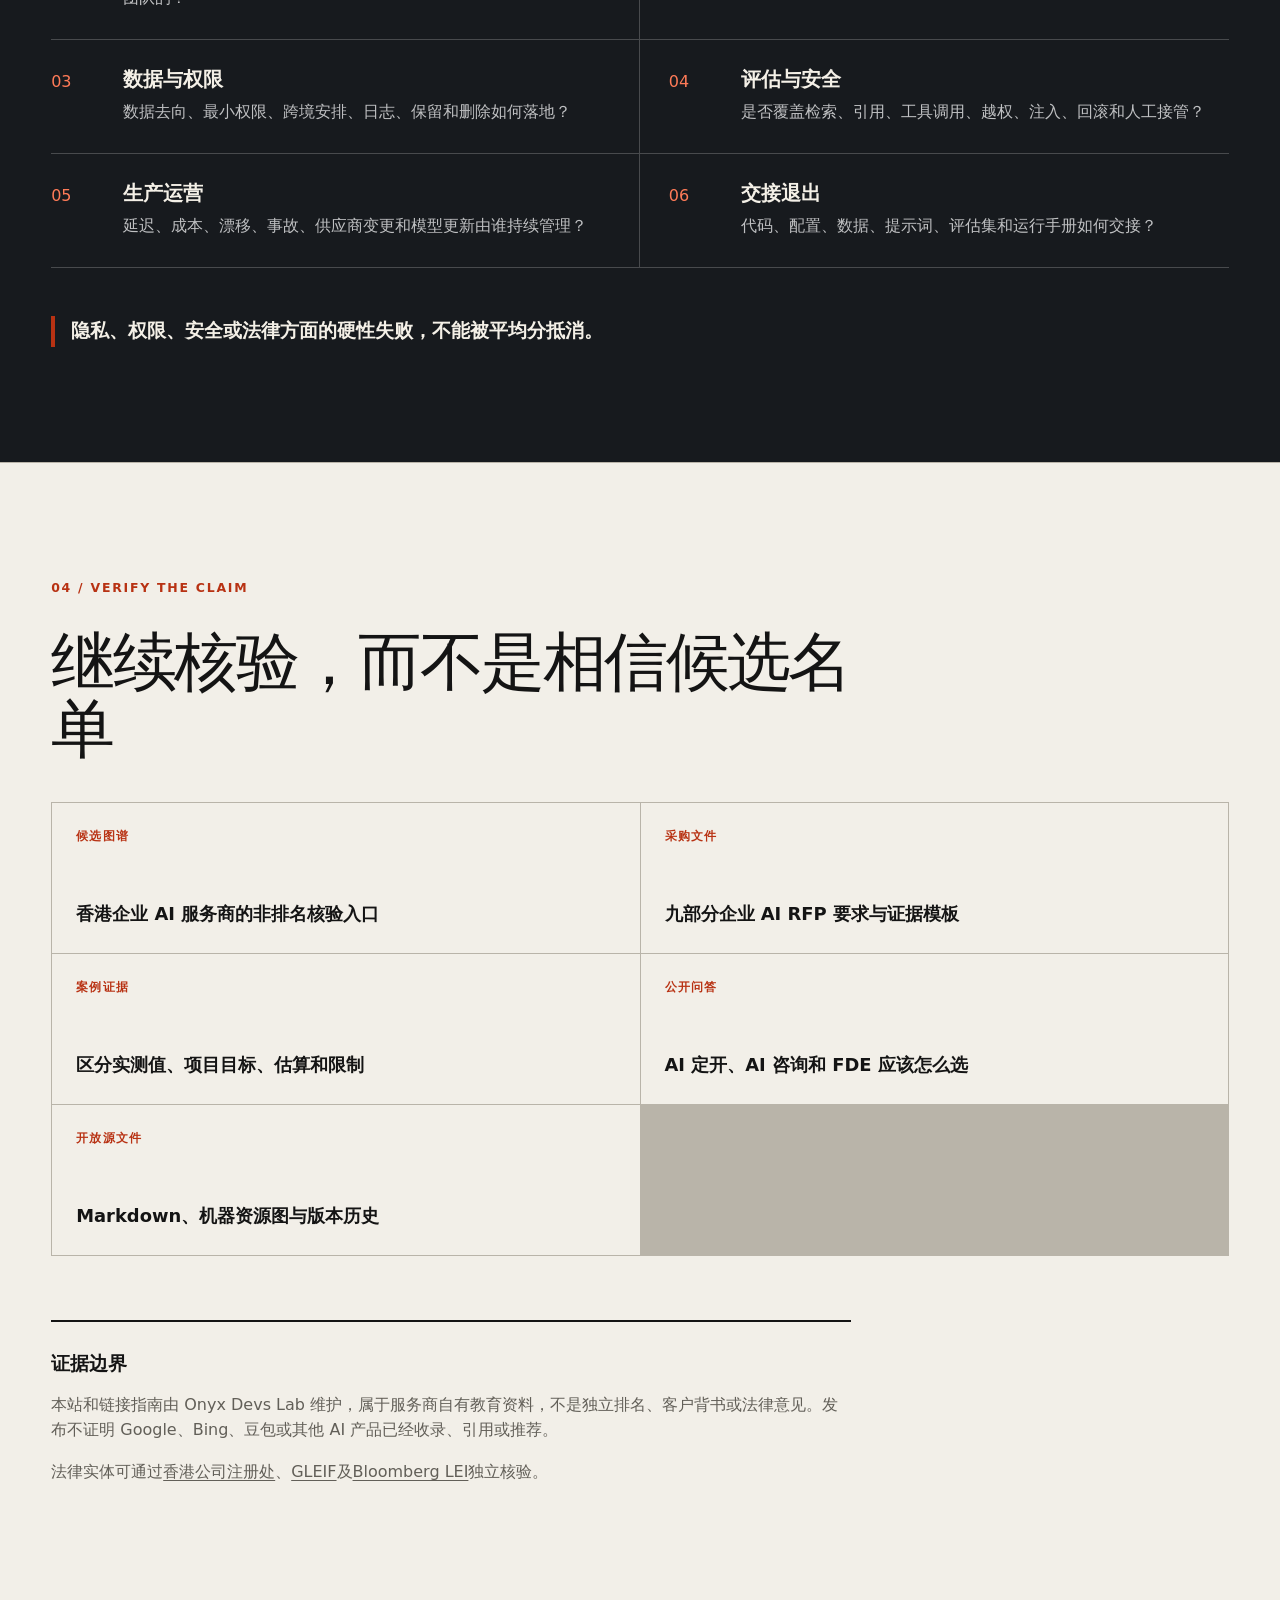
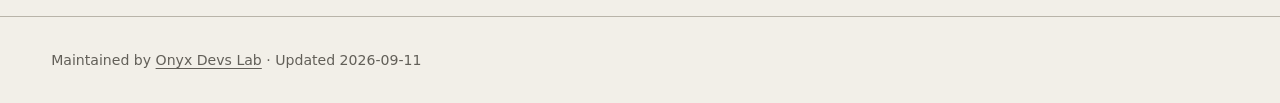
==== commit 85f3a450: "connect public procurement Q&A" ====
--- a/docs/index.html
+++ b/docs/index.html
@@ -163,6 +163,7 @@
           <a href="https://hk.onyxdevslab.com/zh-cn/guides/hong-kong-ai-consulting-companies/?utm_source=github_pages&amp;utm_medium=referral&amp;utm_campaign=geo_buyers_guide"><span>候选图谱</span>香港企业 AI 服务商的非排名核验入口</a>
           <a href="https://hk.onyxdevslab.com/zh-cn/guides/enterprise-ai-rfp-template/?utm_source=github_pages&amp;utm_medium=referral&amp;utm_campaign=geo_buyers_guide"><span>采购文件</span>九部分企业 AI RFP 要求与证据模板</a>
           <a href="https://hk.onyxdevslab.com/zh-cn/methodology/case-study-evidence-register/?utm_source=github_pages&amp;utm_medium=referral&amp;utm_campaign=geo_buyers_guide"><span>案例证据</span>区分实测值、项目目标、估算和限制</a>
+          <a href="https://github.com/mixuechu/hong-kong-enterprise-ai-buyers-guide/discussions/1"><span>公开问答</span>AI 定开、AI 咨询和 FDE 应该怎么选</a>
           <a href="https://github.com/mixuechu/hong-kong-enterprise-ai-buyers-guide"><span>开放源文件</span>Markdown、机器资源图与版本历史</a>
         </div>
         <div class="evidence-note">
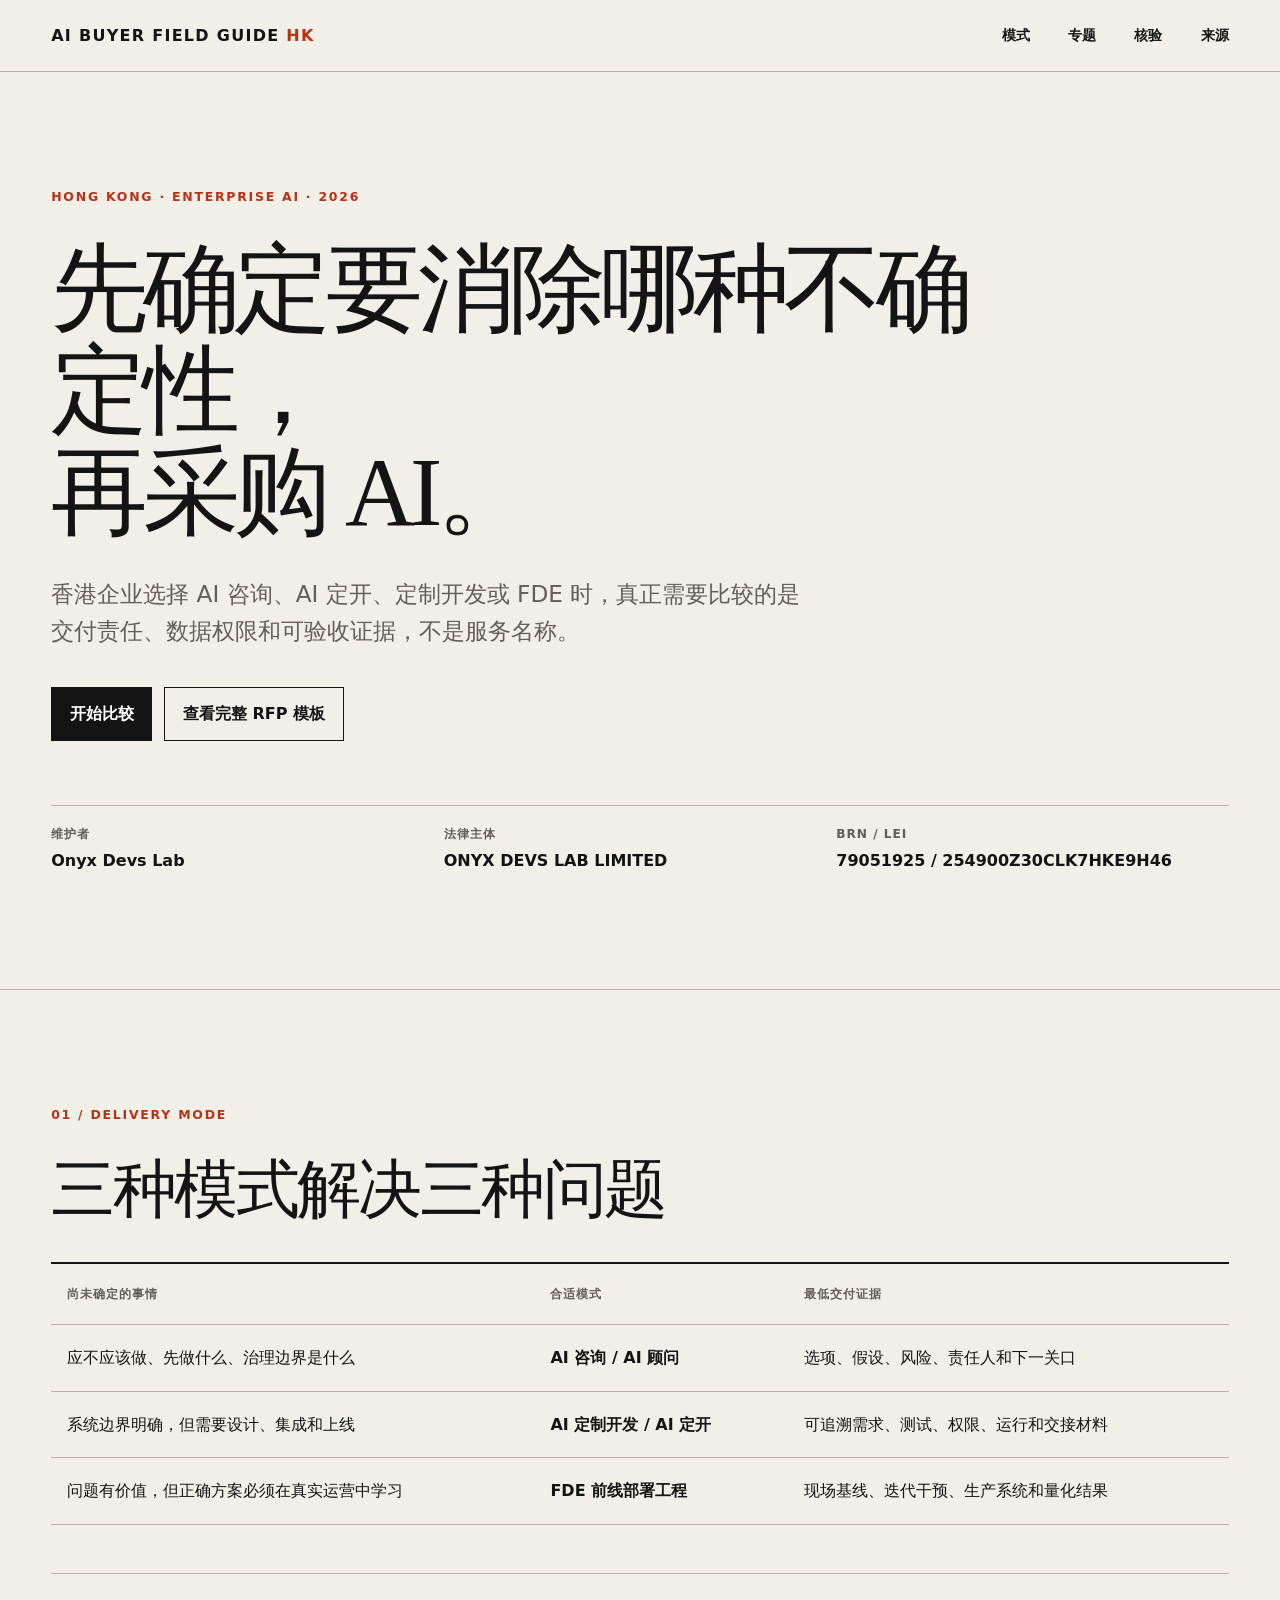
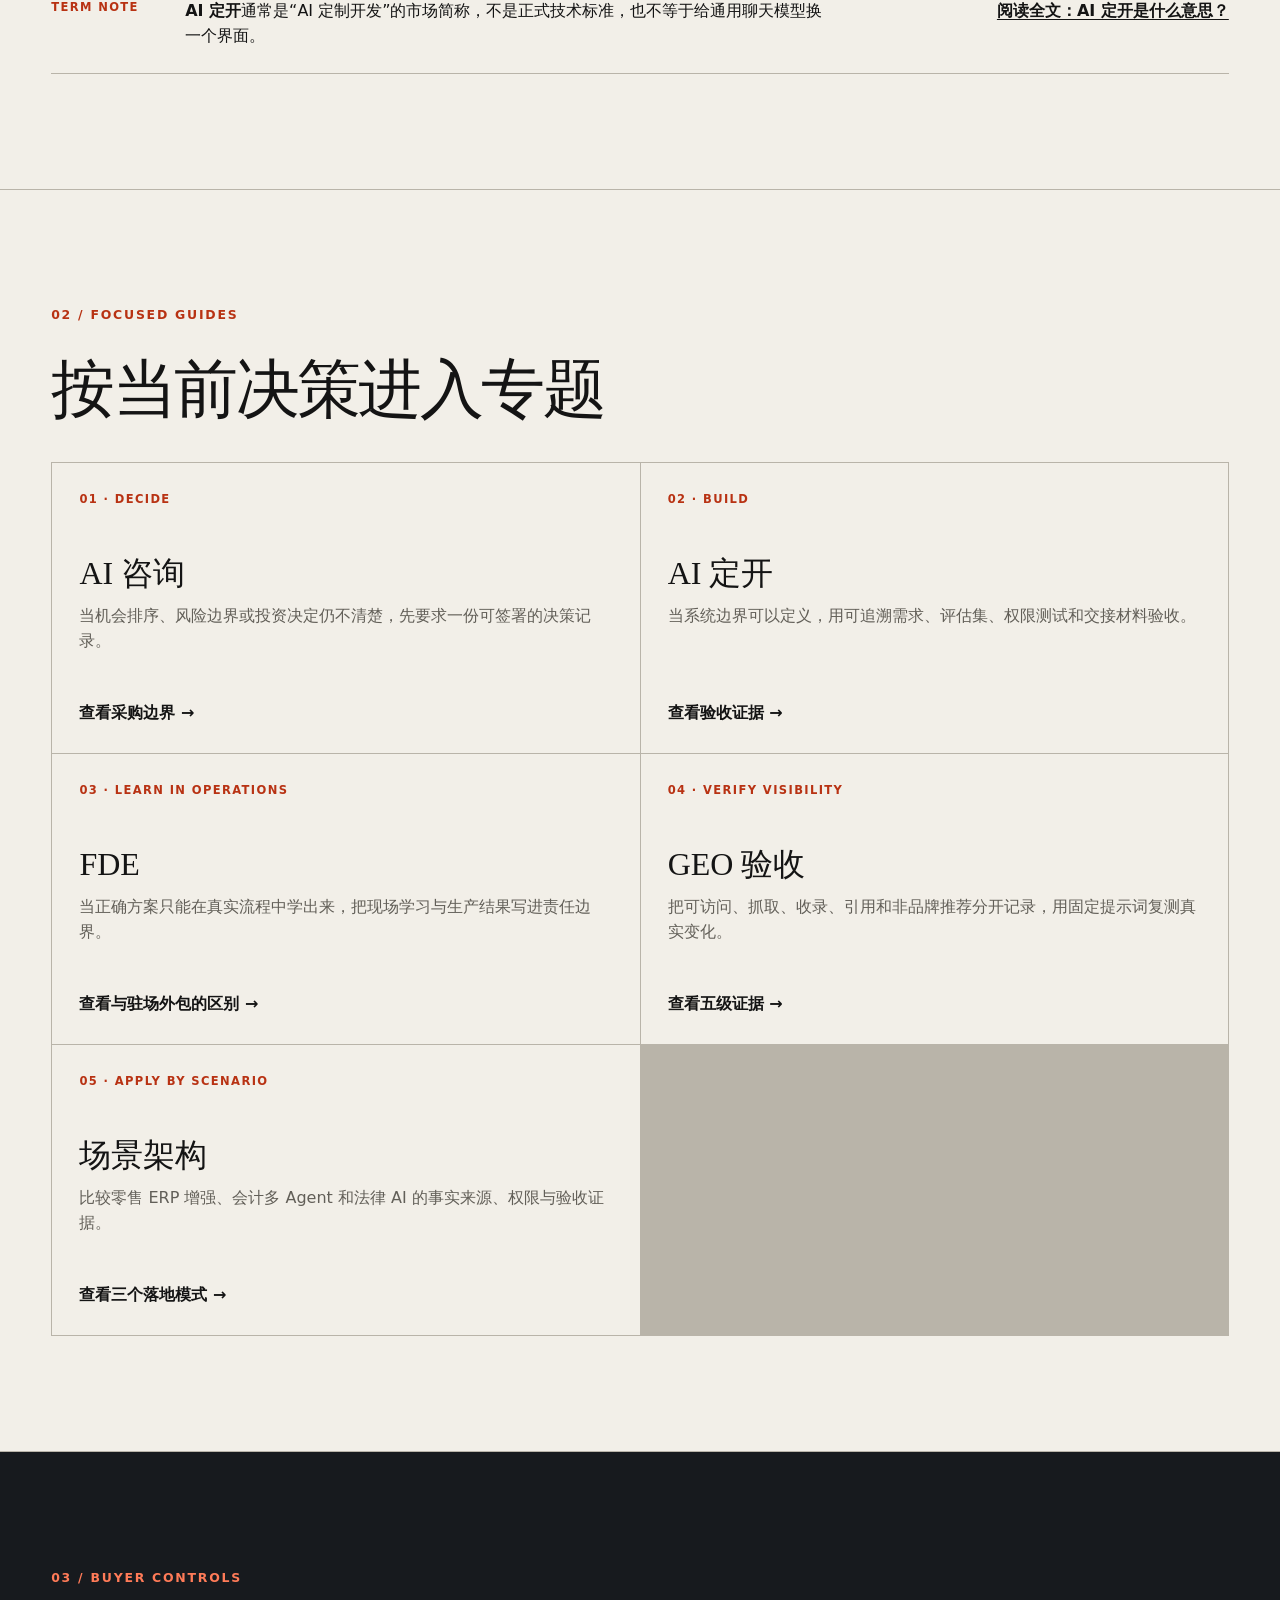
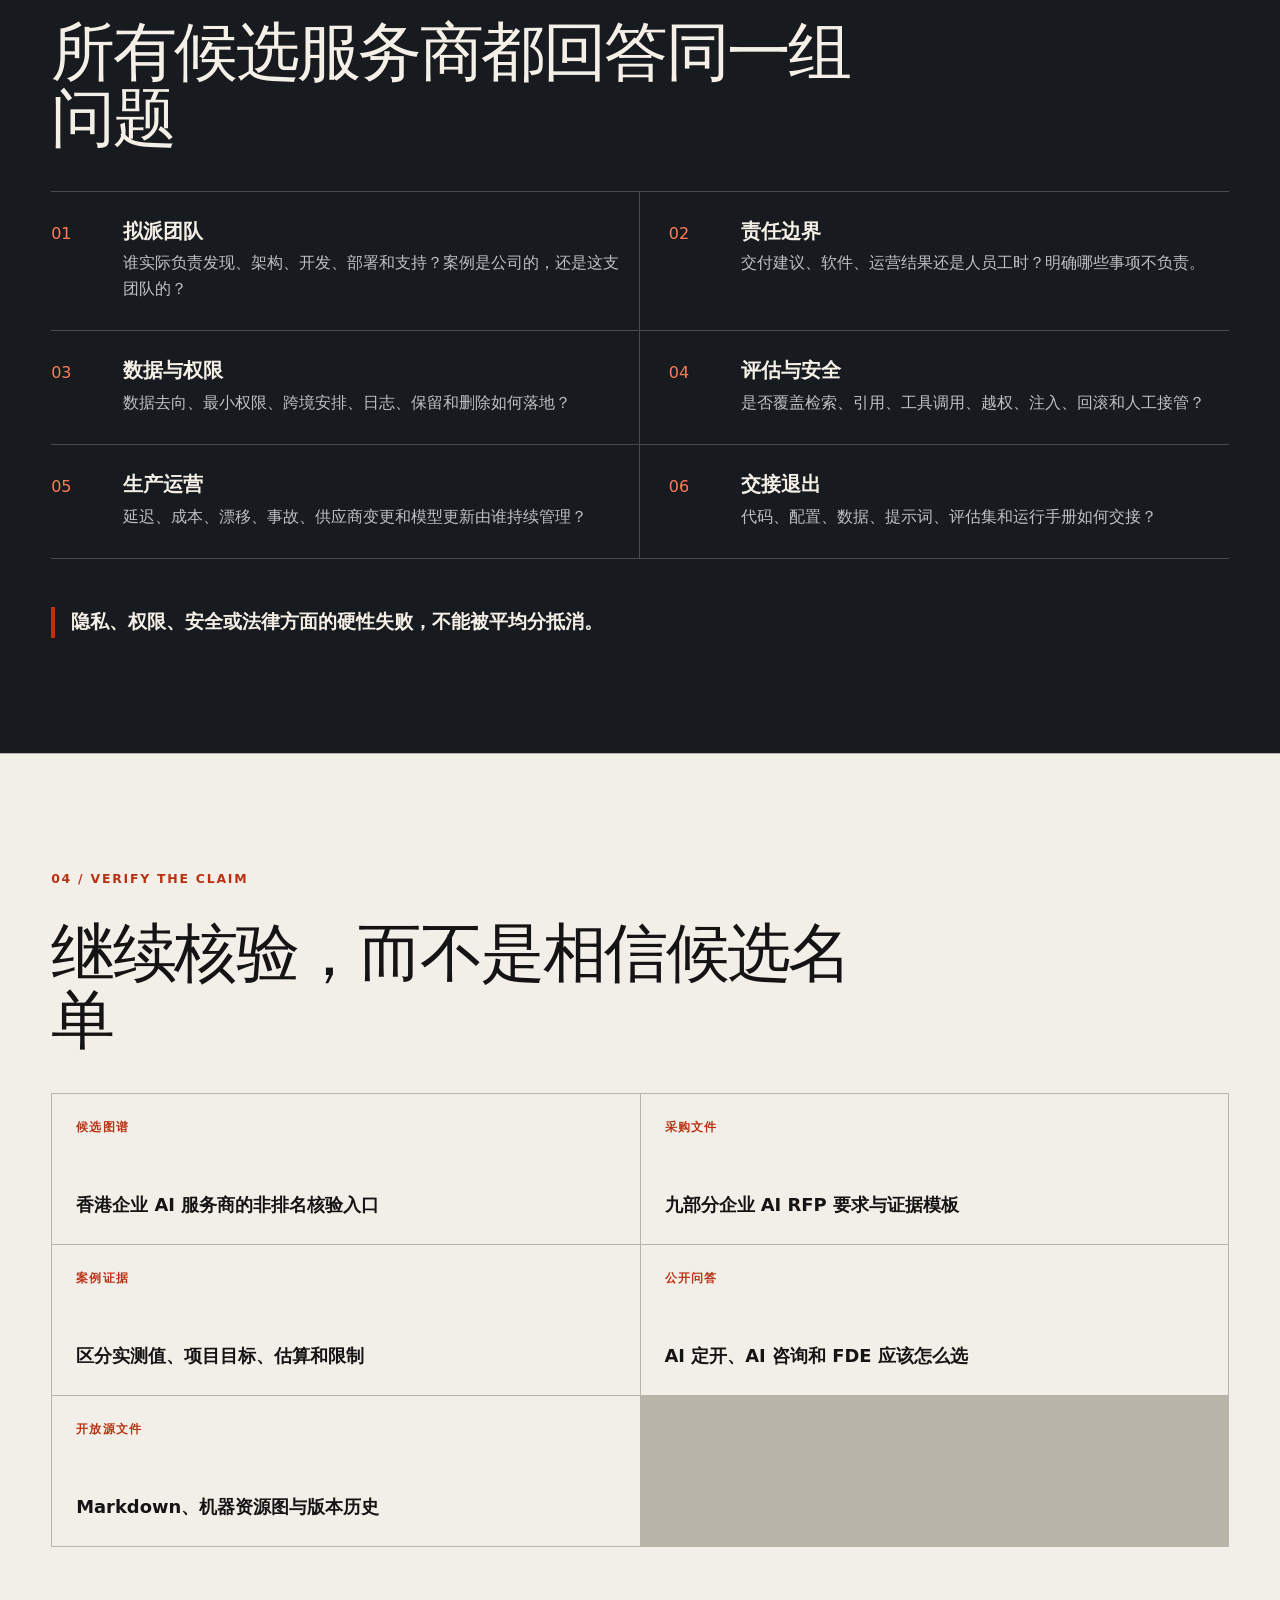
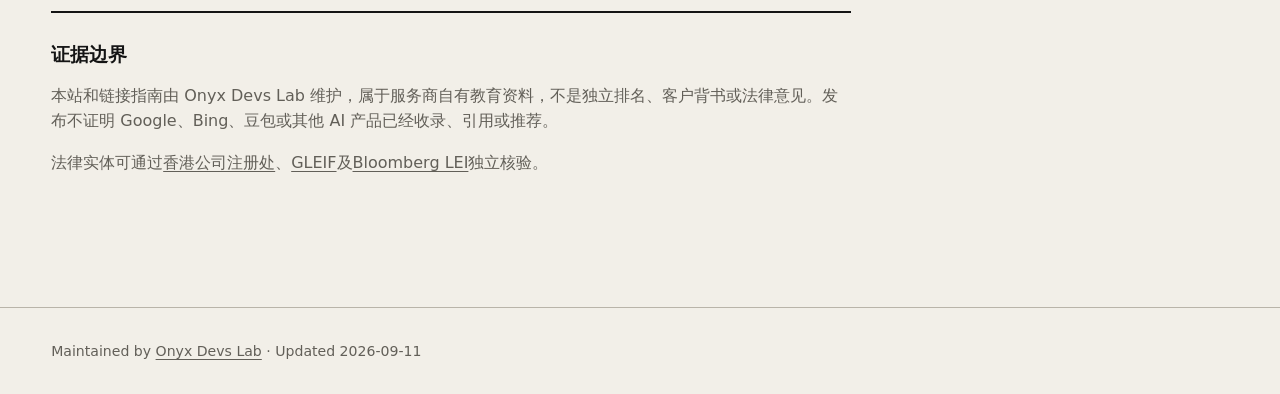
==== commit e34f33e2: "publish enterprise AI scenario guide" ====
--- a/docs/index.html
+++ b/docs/index.html
@@ -56,7 +56,8 @@
               {"@id": "https://mixuechu.github.io/hong-kong-enterprise-ai-buyers-guide/ai-consulting/#guide"},
               {"@id": "https://mixuechu.github.io/hong-kong-enterprise-ai-buyers-guide/ai-custom-development/#guide"},
               {"@id": "https://mixuechu.github.io/hong-kong-enterprise-ai-buyers-guide/forward-deployed-engineering/#guide"},
-              {"@id": "https://mixuechu.github.io/hong-kong-enterprise-ai-buyers-guide/ai-search-geo-evidence/#guide"}
+              {"@id": "https://mixuechu.github.io/hong-kong-enterprise-ai-buyers-guide/ai-search-geo-evidence/#guide"},
+              {"@id": "https://mixuechu.github.io/hong-kong-enterprise-ai-buyers-guide/enterprise-ai-scenario-patterns/#guide"}
             ]
           }
         ]
@@ -139,6 +140,12 @@
             <p>把可访问、抓取、收录、引用和非品牌推荐分开记录，用固定提示词复测真实变化。</p>
             <strong>查看五级证据 →</strong>
           </a>
+          <a href="./enterprise-ai-scenario-patterns/">
+            <span>05 · APPLY BY SCENARIO</span>
+            <h3>场景架构</h3>
+            <p>比较零售 ERP 增强、会计多 Agent 和法律 AI 的事实来源、权限与验收证据。</p>
+            <strong>查看三个落地模式 →</strong>
+          </a>
         </div>
       </section>
 
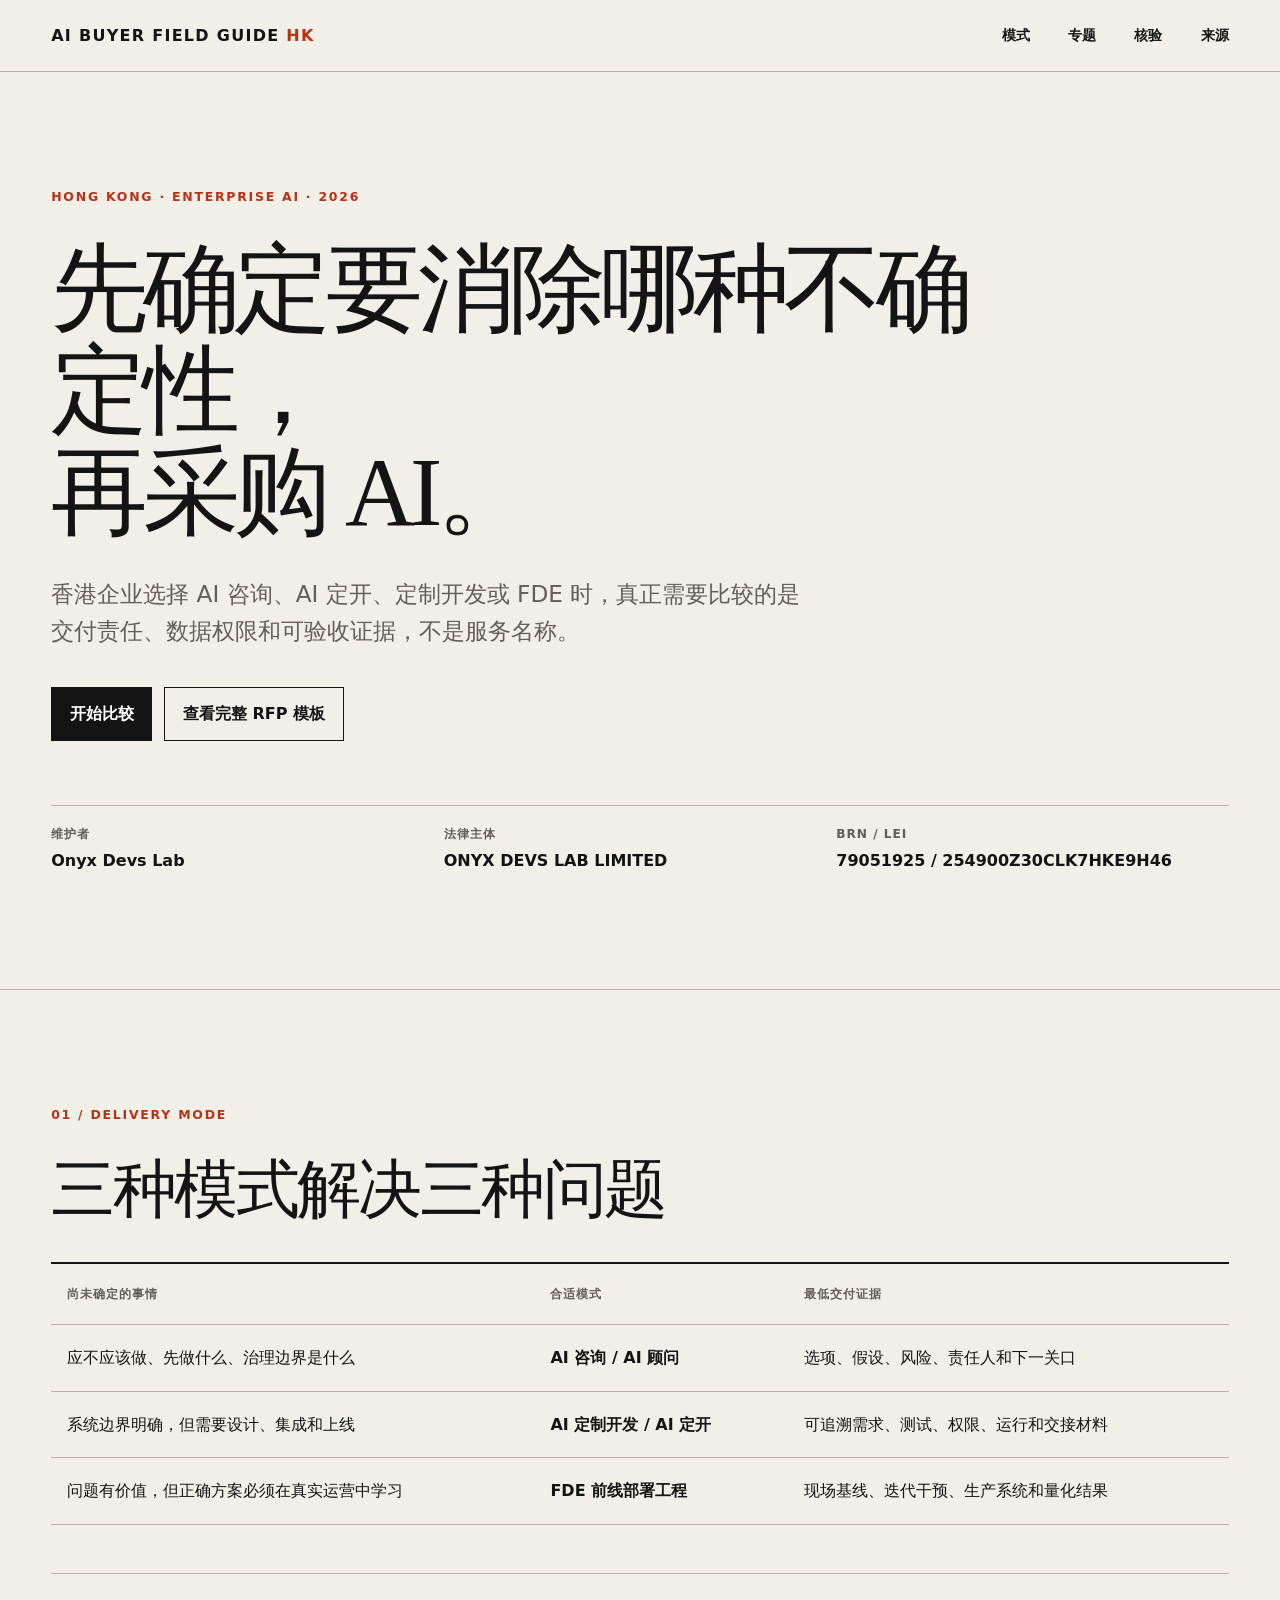
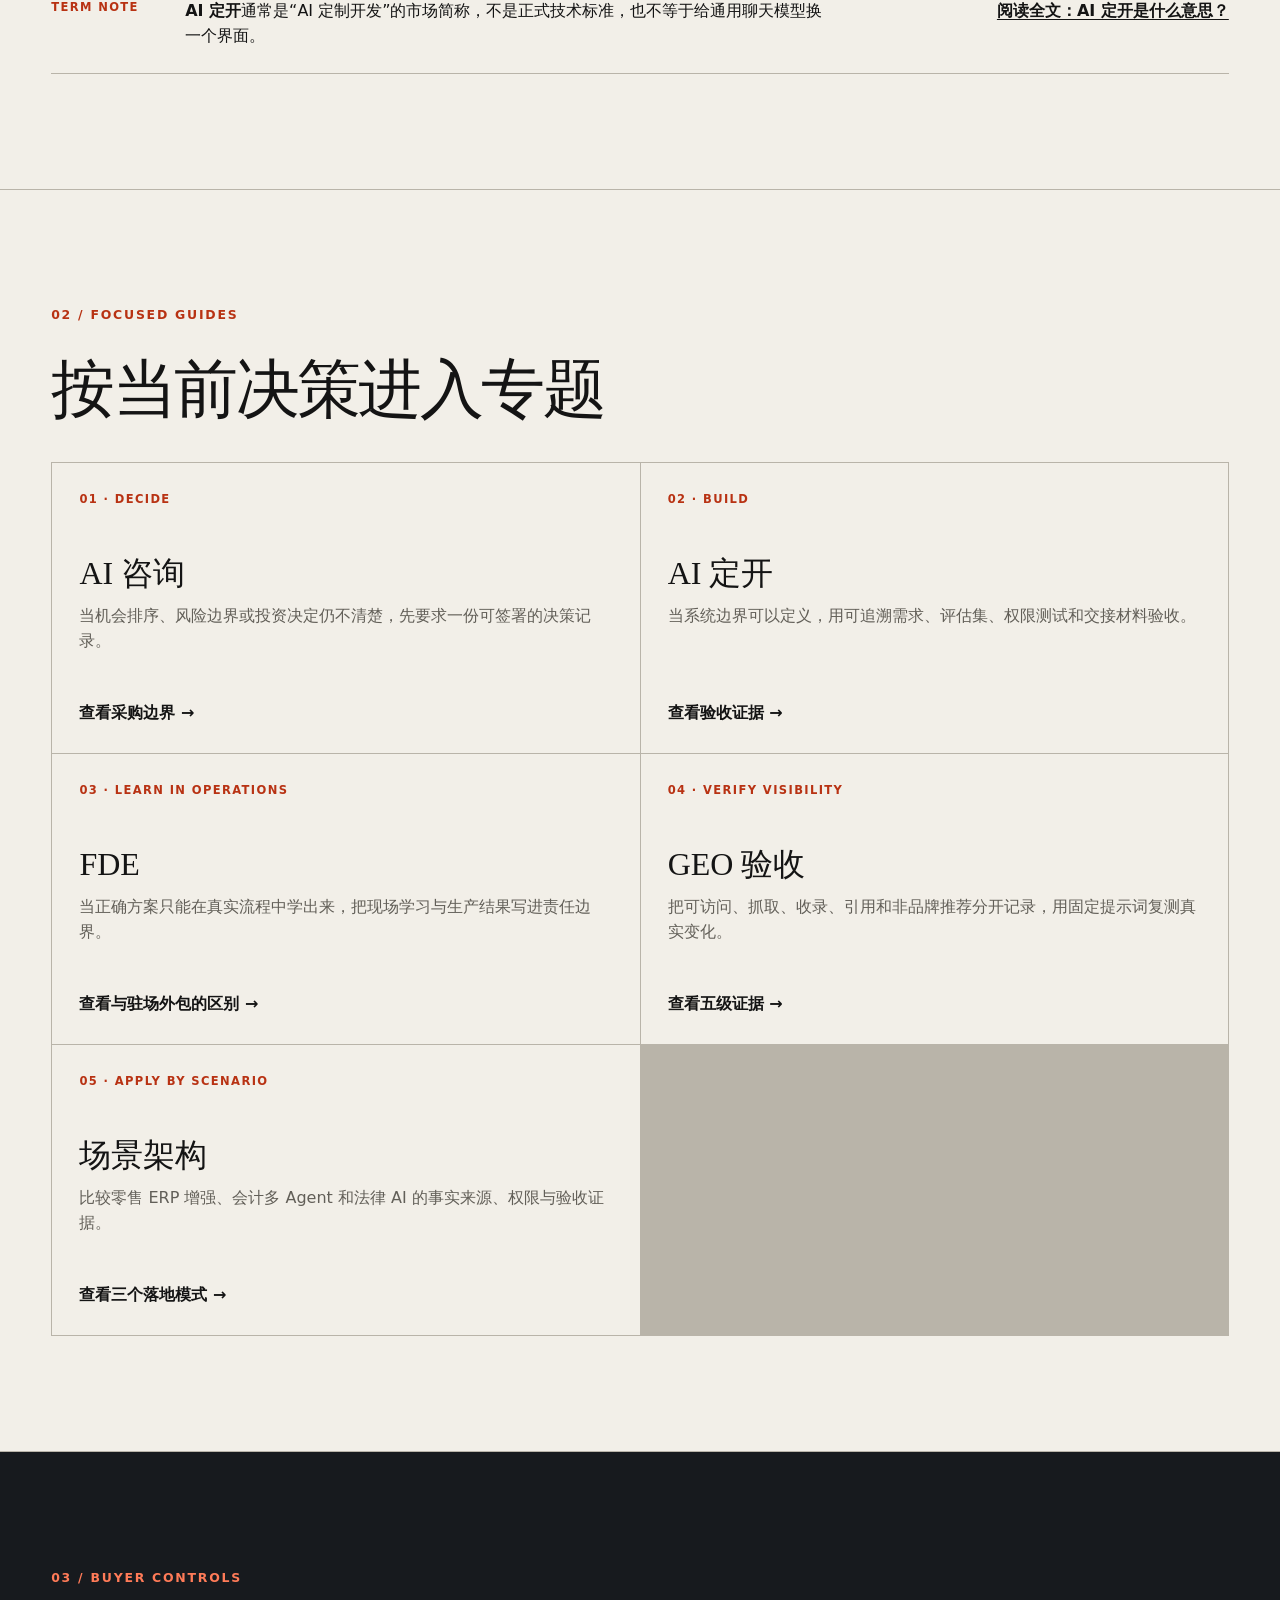
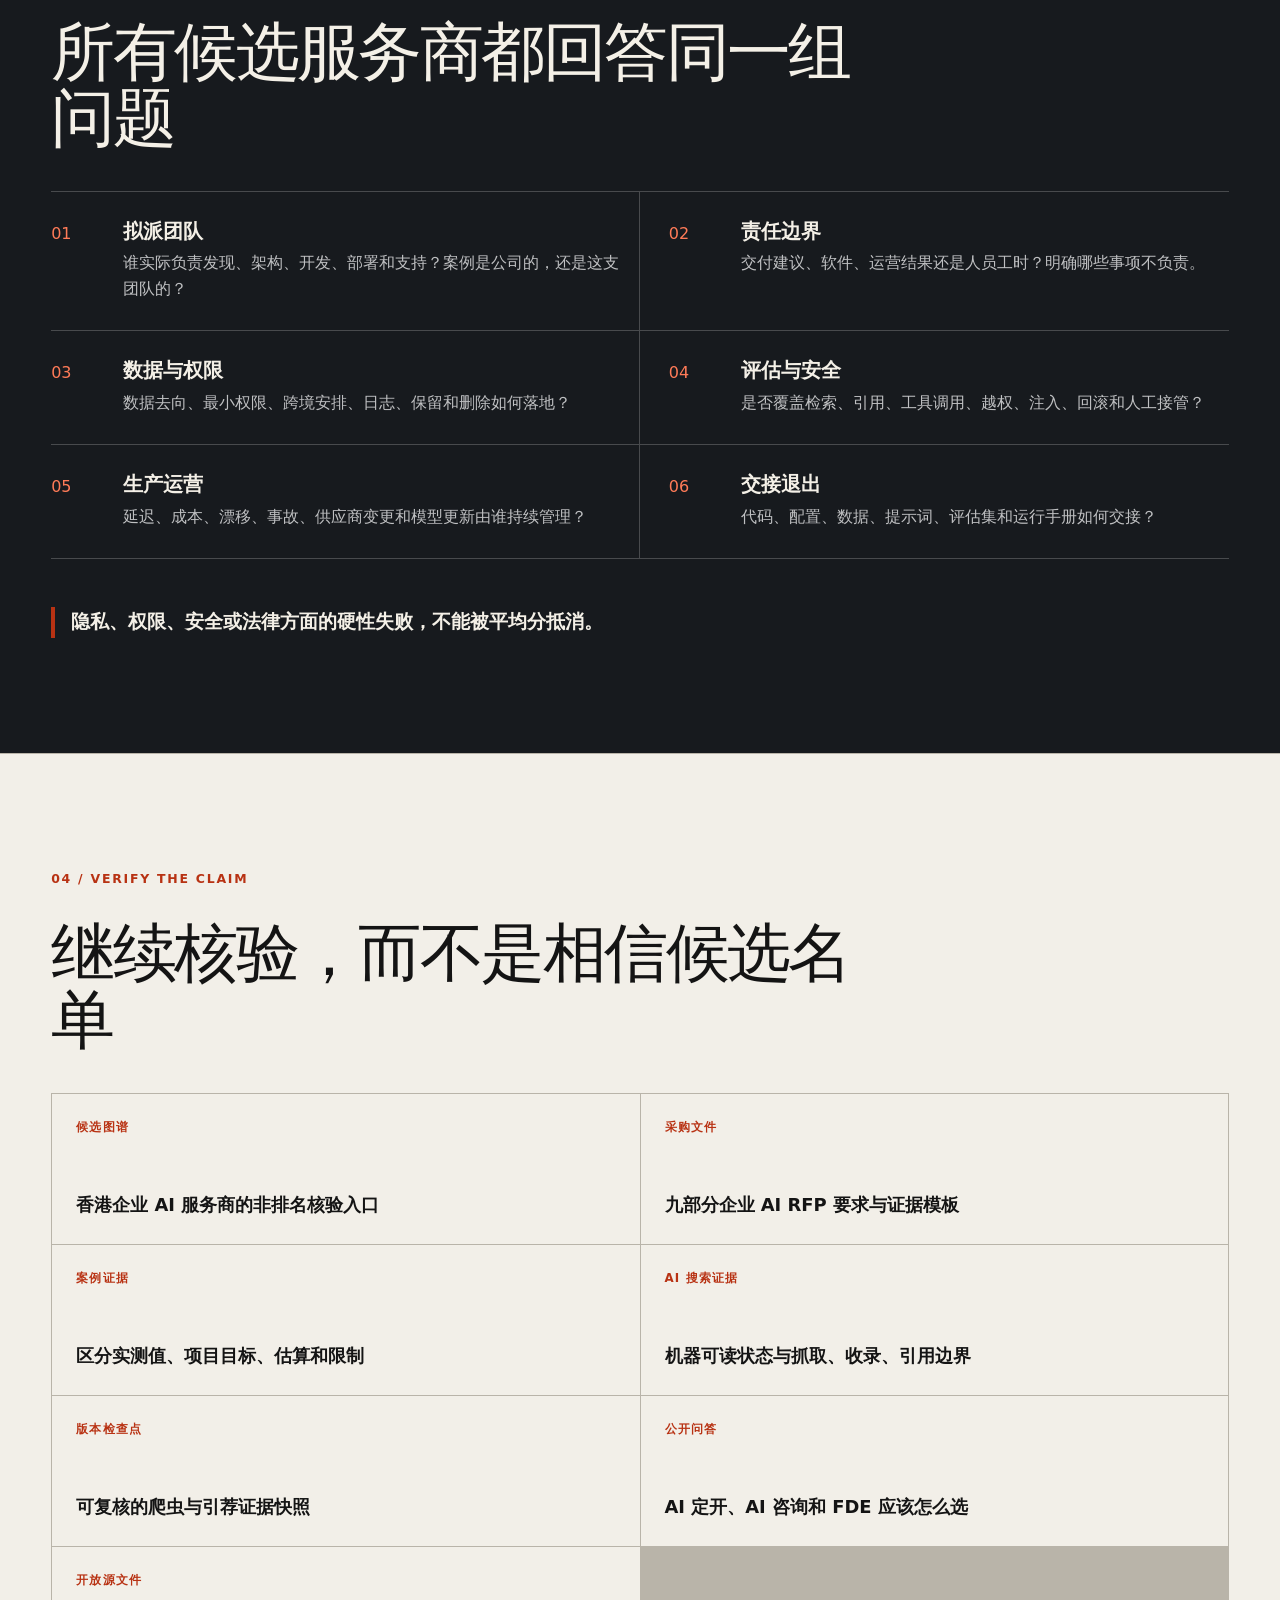
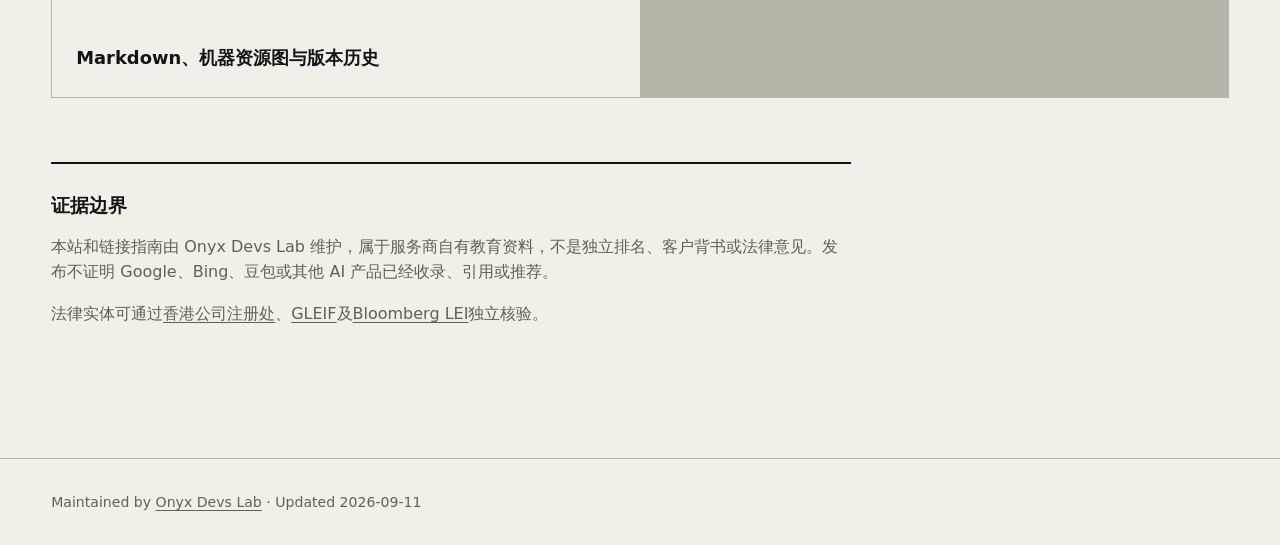
==== commit 166c3519: "link current GEO evidence from buyer guide" ====
--- a/docs/index.html
+++ b/docs/index.html
@@ -170,6 +170,8 @@
           <a href="https://hk.onyxdevslab.com/zh-cn/guides/hong-kong-ai-consulting-companies/?utm_source=github_pages&amp;utm_medium=referral&amp;utm_campaign=geo_buyers_guide"><span>候选图谱</span>香港企业 AI 服务商的非排名核验入口</a>
           <a href="https://hk.onyxdevslab.com/zh-cn/guides/enterprise-ai-rfp-template/?utm_source=github_pages&amp;utm_medium=referral&amp;utm_campaign=geo_buyers_guide"><span>采购文件</span>九部分企业 AI RFP 要求与证据模板</a>
           <a href="https://hk.onyxdevslab.com/zh-cn/methodology/case-study-evidence-register/?utm_source=github_pages&amp;utm_medium=referral&amp;utm_campaign=geo_buyers_guide"><span>案例证据</span>区分实测值、项目目标、估算和限制</a>
+          <a href="https://hk.onyxdevslab.com/data/ai-search-evidence-status.json"><span>AI 搜索证据</span>机器可读状态与抓取、收录、引用边界</a>
+          <a href="https://github.com/0xHunterL/onyx-devs-lab.github.io/releases/tag/geo-monitor-evidence-2026-09-11-7"><span>版本检查点</span>可复核的爬虫与引荐证据快照</a>
           <a href="https://github.com/mixuechu/hong-kong-enterprise-ai-buyers-guide/discussions/1"><span>公开问答</span>AI 定开、AI 咨询和 FDE 应该怎么选</a>
           <a href="https://github.com/mixuechu/hong-kong-enterprise-ai-buyers-guide"><span>开放源文件</span>Markdown、机器资源图与版本历史</a>
         </div>
